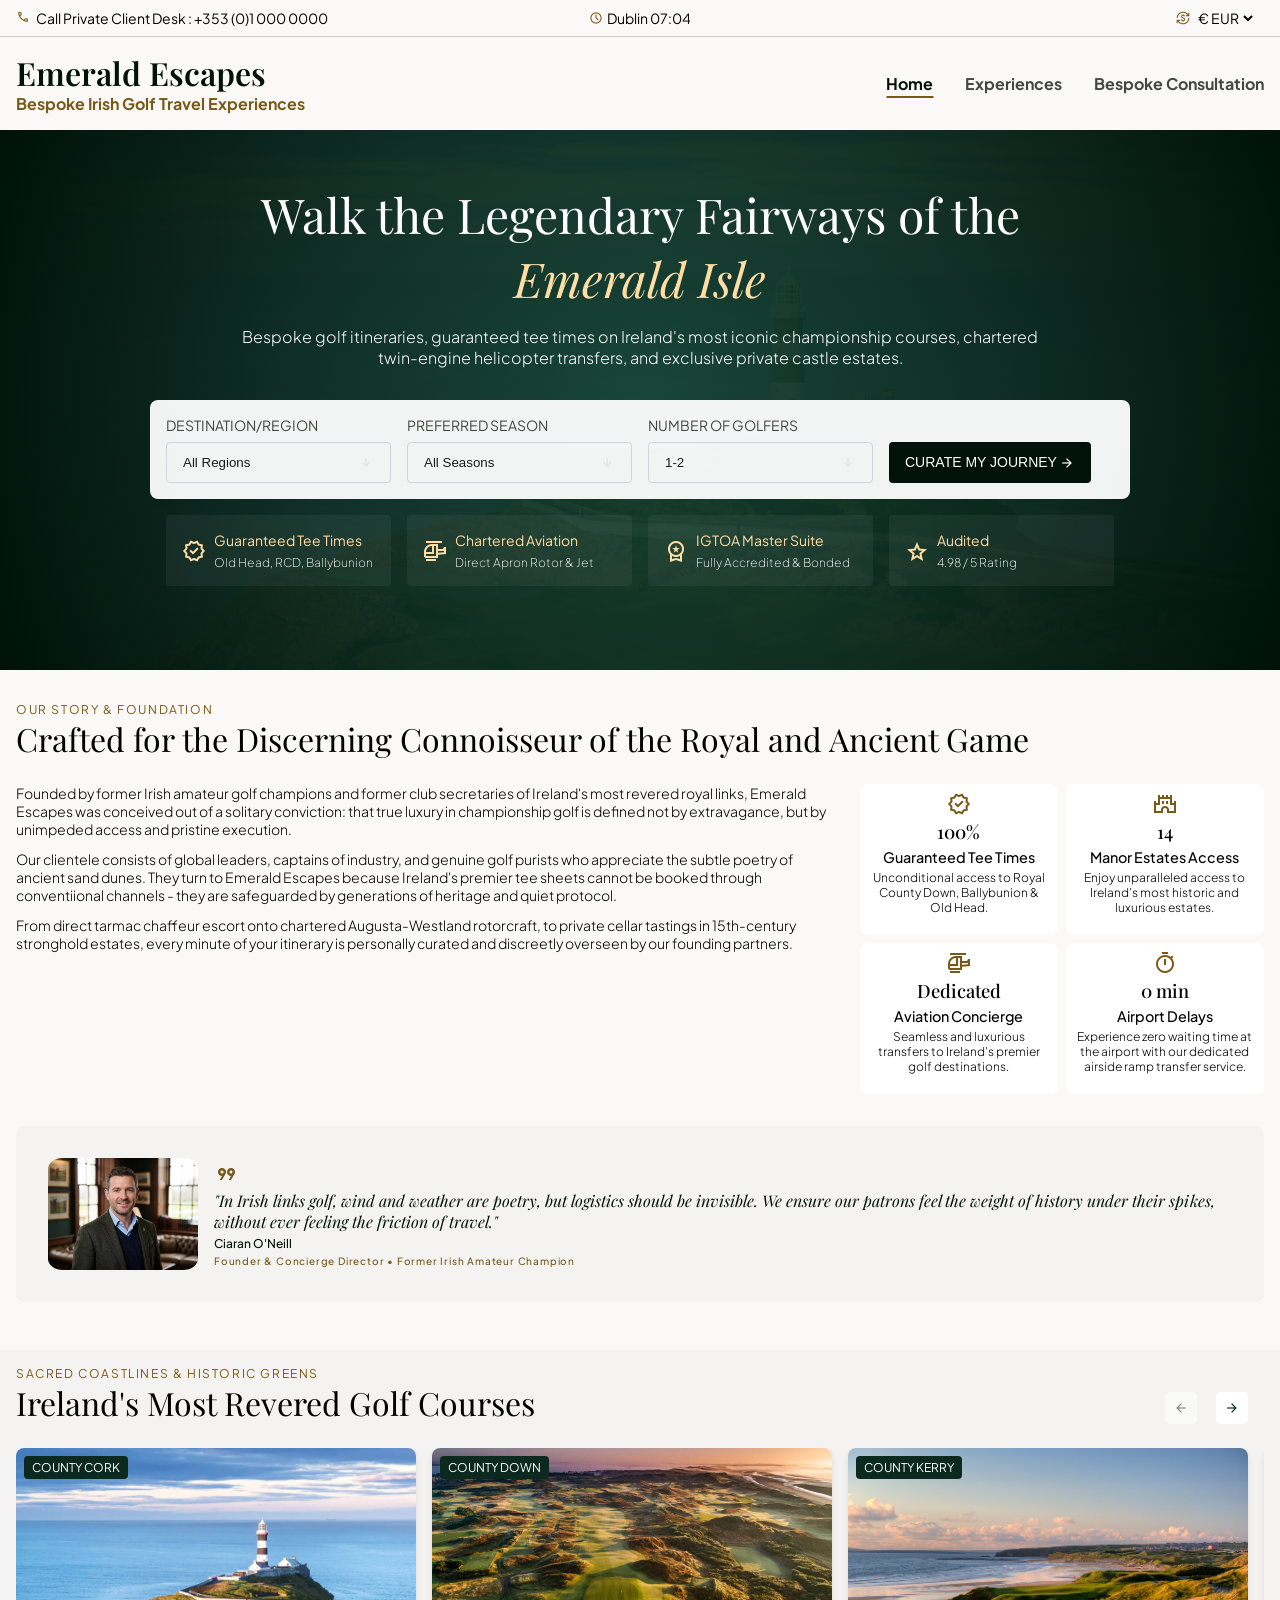
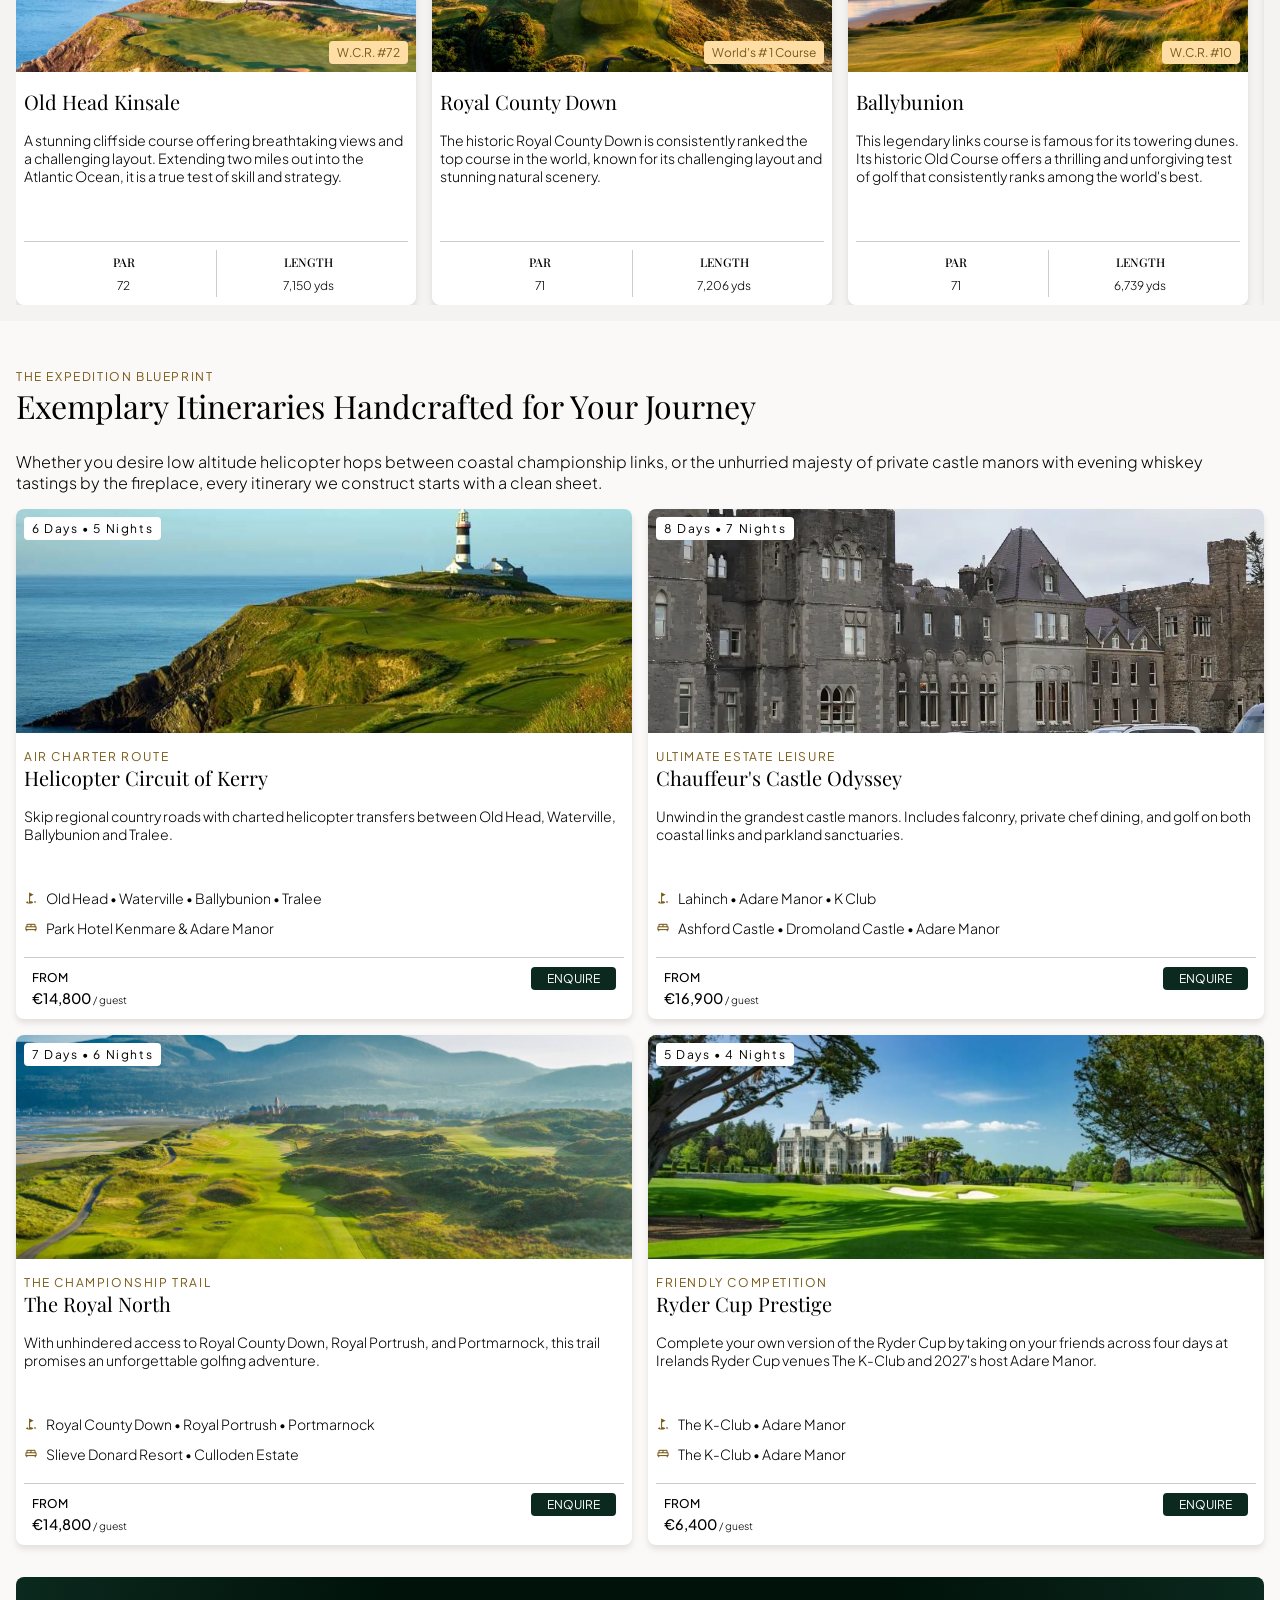
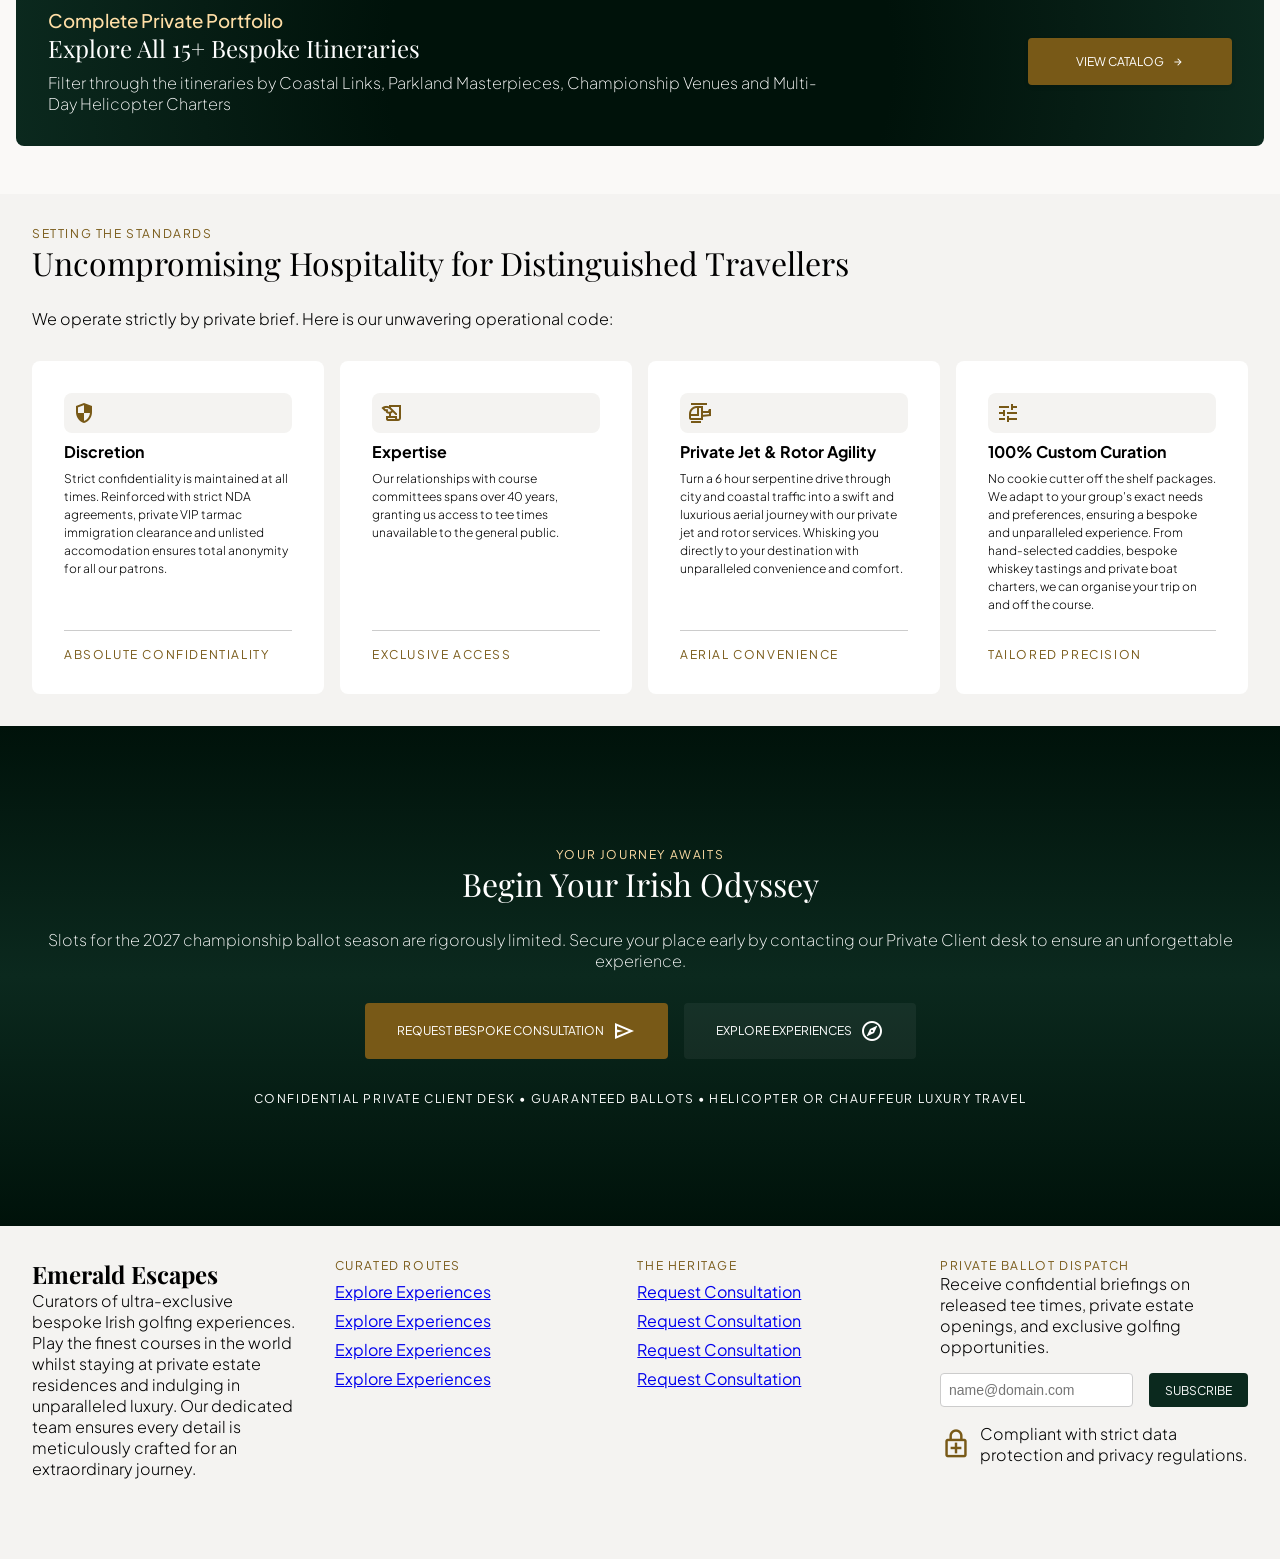
==== index.html @ ce9b3d08 "Fix enquire links from cards to contact form" ====
<!doctype html>
<html lang="en">
  <head>
    <meta charset="UTF-8" />
    <meta name="viewport" content="width=device-width, initial-scale=1.0" />
    <meta name="author" content="Matthew Bodden" />
    <meta
      name="description"
      content="Emerald Escapes - Your gateway to luxurious and serene Irish golf travel experiences."
    />
    <title>Emerald Escapes</title>
    <link
      href="https://fonts.googleapis.com/css2?family=Material+Symbols+Outlined"
      rel="stylesheet"
    />
    <link rel="stylesheet" href="./assets/css/styles.css" />
    <script src="./assets/js/shared.js" defer></script>
    <script src="./assets/js/home-script.js" defer></script>
  </head>
  <body>
    <div class="page-container">
      <header>
        <!-- container bar above main nav and logo heading-->
        <div class="header-row-one">
          <!-- telephone link -->
          <div class="telephone-link-container">
            
            <a href="tel:+35310000000" aria-label="Call Private Client Desk">
                <span class="material-symbols-outlined gold" aria-hidden="true">call</span>
                <span class="call-label">Call</span>
                <span class="phone-label">Private Client Desk</span>
                <span class="phone-number">: +353 (0)1 000 0000</span>
            </a>
          </div>
 
          <!-- Current time -->
          <div class="current-time-container">
            <span class="material-symbols-outlined gold">schedule</span>
            <span id="current-time"></span>
          </div>
          <!-- Currency Selector -->
           <div class="currency-selector-container">
                <span class="material-symbols-outlined gold">currency_exchange</span>
                <label for="currency-select" class="visually-hidden">Currency</label>
                <select id="currency-select" name="currency">
                  <option value="EUR">€ EUR</option>
                  <option value="USD">$ USD</option>
                  <option value="GBP">£ GBP</option>
                </select>
           </div>
        </div>
        <!-- main logo and navigation container -->
        <div class="header-row-two">
          <!-- Logo SVG - make home link -->
          <span class="wordmark-container">
            <h1>Emerald Escapes</h1>
            <h2 class="gold alternate-font-heading">
              Bespoke Irish Golf Travel Experiences
            </h2>
          </span>
          <nav
            class="main-navigation"
            aria-label="Main Navigation Top of Screen"
          >
            <!-- Navigation links go here desktop -->
            <ul>
              <li>
                <a href="./index.html" class="active-page">Home</a>
              </li>
              <li>
                <a href="./experiences/index.html">Experiences</a>
              </li>
              <li>
                <a href="./consultation/index.html">Bespoke Consultation</a>
              </li>
            </ul>
          </nav>
        </div>
      </header>
      <main>
        <!-- Hero section -->
        <section class="hero-section">
          <div class="hero-image"></div>
          <div class="hero-text">
            <h2>Walk the Legendary Fairways of the</h2>
            <h2 class="light-gold">Emerald Isle</h2>
            <p>
              Bespoke golf itineraries, guaranteed tee times on Ireland's most
              iconic championship courses, chartered twin-engine helicopter
              transfers, and exclusive private castle estates.
            </p>
            <div class="hero-search-container">
              <form action="./consultation/index.html#consultation-form" method="get">
                <div>
                  <label for="destination">Destination/Region</label>
                  <select
                    class="hero-select"
                    id="destination"
                    name="destination"
                  >
                    <option value="all">All Regions</option>
                    <option value="dublin">Dublin</option>
                    <option value="cork">Cork</option>
                    <option value="galway">Galway</option>
                    <option value="belfast">Belfast</option>
                  </select>
                </div>
                <div>
                  <label for="season">Preferred Season</label>
                  <select class="hero-select" id="season" name="season">
                    <option value="all">All Seasons</option>
                    <option value="spring">Spring</option>
                    <option value="summer">Summer</option>
                    <option value="autumn">Autumn</option>
                    <option value="winter">Winter</option>
                  </select>
                </div>
                <div>
                  <label for="golfers">Number of Golfers</label>
                  <select class="hero-select" id="golfers" name="golfers">
                    <option value="1-2">1-2</option>
                    <option value="3-4">3-4</option>
                    <option value="5-6">5-6</option>
                    <option value="7-8">7-8</option>
                    <option value="9+">9+</option>
                  </select>
                </div>
                <div>
                  <button type="submit">
                    Curate My Journey
                    <span class="material-symbols-outlined">arrow_forward</span>
                  </button>
                </div>
              </form>
              <div class="hero-tile-container">
                <div class="hero-tile">
                  <span class="material-symbols-outlined light-gold"
                    >verified</span
                  >
                  <div>
                    <h5 class="light-gold">Guaranteed Tee Times</h5>
                    <p>Old Head, RCD, Ballybunion</p>
                  </div>
                </div>
                <div class="hero-tile">
                  <span class="material-symbols-outlined light-gold"
                    >helicopter</span
                  >
                  <div>
                    <h5 class="light-gold">Chartered Aviation</h5>
                    <p>Direct Apron Rotor & Jet</p>
                  </div>
                </div>
                <div class="hero-tile">
                  <span class="material-symbols-outlined light-gold"
                    >workspace_premium</span
                  >
                  <div>
                    <h5 class="light-gold">IGTOA Master Suite</h5>
                    <p>Fully Accredited & Bonded</p>
                  </div>
                </div>
                <div class="hero-tile">
                  <span class="material-symbols-outlined light-gold">star</span>
                  <div>
                    <h5 class="light-gold">Audited</h5>
                    <p>4.98 / 5 Rating</p>
                  </div>
                </div>
              </div>
            </div>
          </div>
        </section>

        <!-- Story/History Section -->
        <section class="story-section">
          <h3 class="gold alternate-font-heading section-h3">
            Our Story & Foundation
          </h3>
          <h2 class="section-h2">
            Crafted for the Discerning Connoisseur of the Royal and Ancient Game
          </h2>
          <div class="story-container">
            <div class="story-text-container">
              <p>
                Founded by former Irish amateur golf champions and former club
                secretaries of Ireland's most revered royal links, Emerald
                Escapes was conceived out of a solitary conviction: that true
                luxury in championship golf is defined not by extravagance, but
                by unimpeded access and pristine execution.
              </p>
              <p>
                Our clientele consists of global leaders, captains of industry,
                and genuine golf purists who appreciate the subtle poetry of
                ancient sand dunes. They turn to Emerald Escapes because
                Ireland's premier tee sheets cannot be booked through
                conventiional channels - they are safeguarded by generations of
                heritage and quiet protocol.
              </p>
              <p>
                From direct tarmac chaffeur escort onto chartered
                Augusta-Westland rotorcraft, to private cellar tastings in
                15th-century stronghold estates, every minute of your itinerary
                is personally curated and discreetly overseen by our founding
                partners.
              </p>
            </div>
            <div class="story-stats-container">
              <div class="story-stat-card">
                <span class="material-symbols-outlined gold">verified</span>
                <h3>100%</h3>
                <h4 class="alternate-font-heading">Guaranteed Tee Times</h4>
                <p>
                  Unconditional access to Royal County Down, Ballybunion & Old
                  Head.
                </p>
              </div>
              <div class="story-stat-card">
                <span class="material-symbols-outlined gold">castle</span>
                <h3>14</h3>
                <h4 class="alternate-font-heading">Manor Estates Access</h4>
                <p>
                  Enjoy unparalleled access to Ireland's most historic and
                  luxurious estates.
                </p>
              </div>
              <div class="story-stat-card">
                <span class="material-symbols-outlined gold">helicopter</span>
                <h3>Dedicated</h3>
                <h4 class="alternate-font-heading">Aviation Concierge</h4>
                <p>
                  Seamless and luxurious transfers to Ireland's premier golf
                  destinations.
                </p>
              </div>
              <div class="story-stat-card">
                <span class="material-symbols-outlined gold">timer</span>
                <h3>0 min</h3>
                <h4 class="alternate-font-heading">Airport Delays</h4>
                <p>
                  Experience zero waiting time at the airport with our dedicated
                  airside ramp transfer service.
                </p>
              </div>
            </div>
          </div>

          <aside>
            <!-- Founder Photo -->
            <img
              class="story-aside-image"
              src="./assets/images/founder.jpeg"
              alt="Ciaran O'Neill, Founder & Concierge Director"
            />
            <!-- Founder quote -->
            <div class="story-aside-content">
              <div>
                <span class="material-symbols-outlined light-gold"
                  >format_quote</span
                >
                <blockquote>
                  "In Irish links golf, wind and weather are poetry, but
                  logistics should be invisible. We ensure our patrons feel the
                  weight of history under their spikes, without ever feeling the
                  friction of travel."
                </blockquote>
              </div>
              <div>
                <h4 class="alternate-font-heading">Ciaran O'Neill</h4>
                <h5 class="alternate-font-heading light-gold">
                  Founder & Concierge Director &bullet; Former Irish Amateur
                  Champion
                </h5>
              </div>
            </div>
          </aside>
        </section>

        <!-- Championship Links Courses Section-->
        <section class="course-selection-section">
          <div>
            <h3 class="gold alternate-font-heading section-h3">
              Sacred Coastlines & Historic Greens
            </h3>
            <h2 class="section-h2">Ireland's Most Revered Golf Courses</h2>
            <span class="carousel-controls-container">
              <span>
                <button
                  type="button"
                  aria-label="Previous course"
                  id="carousel-previous-course-btn"
                  class="carousel-control material-symbols-outlined"
                >
                  arrow_back
                </button>
              </span>
              <span>
                <button
                  type="button"
                  aria-label="Next course"
                  id="carousel-next-course-btn"
                  class="carousel-control material-symbols-outlined"
                >
                  arrow_forward
                </button>
              </span>
            </span>
          </div>
          <div
            class="carousel-container"
            id="carousel-container"
            tabindex="0"
            role="region"
            aria-label="Championship golf course carousel"
          >
            <div class="carousel-slide">
              <div class="slide-image full-width">
                <img
                  src="./assets/images/old-head-kinsale.webp"
                  alt="Aerial view of Old Head Kinsale Golf Course"
                />
                <span>County Cork</span>
                <span>W.C.R. #72</span>
              </div>
              <div class="slide-text center-column">
                <h3>Old Head Kinsale</h3>
                <p>
                  A stunning cliffside course offering breathtaking views and a
                  challenging layout. Extending two miles out into the Atlantic
                  Ocean, it is a true test of skill and strategy.
                </p>
              </div>
              <div class="slide-details center-column">
                <div>
                  <h5>Par</h5>
                  <p>72</p>
                </div>
                <div>
                  <h5>Length</h5>
                  <p>7,150 yds</p>
                </div>
              </div>
            </div>
            <!-- Slide 2 -->
            <div class="carousel-slide">
              <div class="slide-image full-width">
                <img
                  src="./assets/images/championship-links-rcd.jpg"
                  alt="Aerial view of Royal County Down Golf Course"
                />
                <span>County Down</span>
                <span>World's # 1 Course</span>
              </div>
              <div class="slide-text center-column">
                <h3>Royal County Down</h3>
                <p>
                  The historic Royal County Down is consistently ranked the top
                  course in the world, known for its challenging layout and
                  stunning natural scenery.
                </p>
              </div>
              <div class="slide-details center-column">
                <div>
                  <h5>Par</h5>
                  <p>71</p>
                </div>
                <div>
                  <h5>Length</h5>
                  <p>7,206 yds</p>
                </div>
              </div>
            </div>
            <!-- Slide 3 -->
            <div class="carousel-slide">
              <div class="slide-image full-width">
                <img
                  src="./assets/images/ballybunion-cashen-17-late.jpg"
                  alt="Aerial view of Ballybunion Golf Course Hole 17"
                />
                <span>County Kerry</span>
                <span>W.C.R. #10</span>
              </div>
              <div class="slide-text center-column">
                <h3>Ballybunion</h3>
                <p>
                  This legendary links course is famous for its towering dunes.
                  Its historic Old Course offers a thrilling and unforgiving
                  test of golf that consistently ranks among the world's best.
                </p>
              </div>
              <div class="slide-details center-column">
                <div>
                  <h5>Par</h5>
                  <p>71</p>
                </div>
                <div>
                  <h5>Length</h5>
                  <p>6,739 yds</p>
                </div>
              </div>
            </div>
            <!-- Slide 4 -->
            <div class="carousel-slide">
              <div class="slide-image full-width">
                <img
                  src="./assets/images/RPR-Valley-36-1-1-scaled-aspect-ratio-1865-945-2048x1037.jpg"
                  alt="Aerial view of Royal Portrush Golf Course"
                />
                <span>County Antrim</span>
                <span>W.C.R. #5</span>
              </div>
              <div class="slide-text center-column">
                <h3>Royal Portrush</h3>
                <p>
                  The only Open Championship venue outside of Great Britain,
                  Royal Portrush is renowned for its challenging links layout
                  and stunning coastal scenery. Some regard the greens here to
                  be the best in the world.
                </p>
              </div>
              <div class="slide-details center-column">
                <div>
                  <h5>Par</h5>
                  <p>73</p>
                </div>
                <div>
                  <h5>Length</h5>
                  <p>6,845 yds</p>
                </div>
              </div>
            </div>
            <!-- Slide 5 -->
            <div class="carousel-slide">
              <div class="slide-image full-width">
                <img
                  src="./assets/images/st-patricks-links.png"
                  alt="Aerial view of St. Patrick's Links"
                />
                <span>County Donegal</span>
                <span>W.C.R. #58</span>
              </div>
              <div class="slide-text center-column">
                <h3>St. Patrick's Links</h3>
                <p>
                  A modern masterpiece, St. Patrick's Links is known for its
                  challenging layout, strategic bunkering, and stunning coastal
                  views.
                </p>
              </div>
              <div class="slide-details center-column">
                <div>
                  <h5>Par</h5>
                  <p>71</p>
                </div>
                <div>
                  <h5>Length</h5>
                  <p>6,930 yds</p>
                </div>
              </div>
            </div>
            <!-- Slide 6 -->
            <div class="carousel-slide">
              <div class="slide-image full-width">
                <img
                  src="./assets/images/6-lahinch.jpg"
                  alt="Aerial view of the 6th hole at Lahinch Golf Course"
                />
                <span>County Clare</span>
                <span>W.C.R. #21</span>
              </div>
              <div class="slide-text center-column">
                <h3>Lahinch Golf Course</h3>
                <p>
                  Often referred to as the "St. Andrews of Ireland," Lahinch
                  Golf Course is celebrated for its classic links layout,
                  challenging holes, and stunning coastal scenery.
                </p>
              </div>
              <div class="slide-details center-column">
                <div>
                  <h5>Par</h5>
                  <p>72</p>
                </div>
                <div>
                  <h5>Length</h5>
                  <p>7,066 yds</p>
                </div>
              </div>
            </div>
            <!-- Slide 7 -->
            <div class="carousel-slide">
              <div class="slide-image full-width">
                <img
                  src="./assets/images/portmarnock2.jpg"
                  alt="Aerial view of Portmarnock Golf Course"
                />
                <span>County Dublin</span>
                <span>W.C.R. #45</span>
              </div>
              <div class="slide-text center-column">
                <h3>Portmarnock Golf Course</h3>
                <p>
                  Surrounded by water on three sides, Portmarnock Golf Course is
                  renowned for its challenging links layout and scenic coastal
                  views. This historic venue provides one of the purest tests of
                  traditional links golf.
                </p>
              </div>
              <div class="slide-details center-column">
                <div>
                  <h5>Par</h5>
                  <p>73</p>
                </div>
                <div>
                  <h5>Length</h5>
                  <p>7,466 yds</p>
                </div>
              </div>
            </div>
            <!-- Slide 8 -->
            <div class="carousel-slide">
              <div class="slide-image full-width">
                <img
                  src="./assets/images/waterville-35-scaled.jpg"
                  alt="Aerial view of Waterville Golf Course"
                />
                <span>County Kerry</span>
                <span>W.C.R. #52</span>
              </div>
              <div class="slide-text center-column">
                <h3>Waterville Golf Links</h3>
                <p>
                  Surrounded by the Atlantic Ocean, Waterville Golf Course is
                  famous for its dramatic coastal scenery and challenging links
                  layout.
                </p>
              </div>
              <div class="slide-details center-column">
                <div>
                  <h5>Par</h5>
                  <p>72</p>
                </div>
                <div>
                  <h5>Length</h5>
                  <p>7,347 yds</p>
                </div>
              </div>
            </div>
            <!-- Slide 9 -->
            <div class="carousel-slide">
              <div class="slide-image full-width">
                <img
                  src="./assets/images/Carne-2023-HR-4-scaled.jpg"
                  alt="Aerial view of Carne Golf Links"
                />
                <span>County Mayo</span>
                <span>W.C.R. #63</span>
              </div>
              <div class="slide-text center-column">
                <h3>Carne Golf Links</h3>
                <p>
                  A wild and dramatic course, it offers a purely authentic and
                  incredibly rugged test of traditional golf links golf. Carne
                  Golf Links is the final masterpiece of renowned architect
                  Eddie Hackett.
                </p>
              </div>
              <div class="slide-details center-column">
                <div>
                  <h5>Par</h5>
                  <p>72</p>
                </div>
                <div>
                  <h5>Length</h5>
                  <p>6,685 yds</p>
                </div>
              </div>
            </div>
            <!-- Slide 10 -->
            <div class="carousel-slide">
              <div class="slide-image full-width">
                <img
                  src="./assets/images/brittas-bay.png"
                  alt="Aerial view of Brittas Bay Golf Course"
                />
                <span>County Wicklow</span>
                <span>W.C.R. #83</span>
              </div>
              <div class="slide-text center-column">
                <h3>Brittas Bay</h3>
                <p>
                  The newest addition to our selection. Brittas Bay, formerly
                  The European Club reopens in Q2 2027. Be amongst the first to
                  play Kyle Phillips' new design.
                </p>
              </div>
              <div class="slide-details center-column">
                <div>
                  <h5>Opens</h5>
                  <p></p>
                </div>
                <div>
                  <h5></h5>
                  <p>Q2 2027</p>
                </div>
              </div>
            </div>
            <!-- Slide 11 -->
            <div class="carousel-slide">
              <div class="slide-image full-width">
                <img
                  src="./assets/images/golf-at-adare-manor-38-801x447.jpg"
                  alt="A view from the fairway of Adare Manor Hotel & Golf Course"
                />
                <span>County Limerick</span>
                <span>W.C.R. #84</span>
              </div>
              <div class="slide-text center-column">
                <h3>Adare Manor</h3>
                <p>
                  2027 host of the Ryder Cup, Adare Manor is a premier golfing
                  destination in Ireland. This flawlessly manicured course is a
                  Tom Fazio designed parkland masterpiece rivalling the finest
                  courses in the world.
                </p>
              </div>
              <div class="slide-details center-column">
                <div>
                  <h5>Par</h5>
                  <p>72</p>
                </div>
                <div>
                  <h5>Length</h5>
                  <p>7,509 yds</p>
                </div>
              </div>
            </div>
            <!-- Slide 12 -->
            <div class="carousel-slide">
              <div class="slide-image full-width">
                <img
                  src="./assets/images/PortStewart1-85-1.webp"
                  alt="Aerial view of Portstewart Golf Club Strand Course"
                />
                <span>County Londonderry</span>
                <span>W.C.R. #87</span>
              </div>
              <div class="slide-text center-column">
                <h3>Portstewart Golf Club - Strand Course</h3>
                <p>
                  Host of the 2017 Irish Open, Portstewart's Strand Course winds
                  through some of the tallest and most rugged sand dunes in the
                  country. This location offers a total of three championship
                  courses, providing golfers with a variety of challenging and
                  scenic layouts.
                </p>
              </div>
              <div class="slide-details center-column">
                <div>
                  <h5>Par</h5>
                  <p>71</p>
                </div>
                <div>
                  <h5>Length</h5>
                  <p>7,080 yds</p>
                </div>
              </div>
            </div>
            <!-- Slide 13 -->
            <div class="carousel-slide">
              <div class="slide-image full-width">
                <img
                  src="./assets/images/the-colt-championship-golf-course-county-sligo.webp"
                  alt="Aerial view of The Colt Championship Golf Course at County Sligo Golf Club"
                />
                <span>County Sligo</span>
                <span>W.C.R. #90</span>
              </div>
              <div class="slide-text center-column">
                <h3>The Colt Championship Golf Course</h3>
                <p>
                  Renowned for its dramatically undulating fairways and
                  challenging bunkers, The Colt Championship Golf Course offers
                  a true test for golfers of all skill levels.
                </p>
              </div>
              <div class="slide-details center-column">
                <div>
                  <h5>Par</h5>
                  <p>71</p>
                </div>
                <div>
                  <h5>Length</h5>
                  <p>7,157 yds</p>
                </div>
              </div>
            </div>
            <!-- Slide 14 -->
            <div class="carousel-slide">
              <div class="slide-image full-width">
                <img
                  src="./assets/images/tralee.jpg"
                  alt="Aerial view of Tralee Golf Course"
                />
                <span>County Kerry</span>
                <span>W.C.R. #91</span>
              </div>
              <div class="slide-text center-column">
                <h3>Tralee Golf Course</h3>
                <p>
                  Renowned for its scenic coastal views and challenging layout,
                  Tralee Golf Course is a favorite among golfers seeking both
                  beauty and a test of skill. The back nine is widely regarded
                  as one of the most stunning stretches in world golf.
                </p>
              </div>
              <div class="slide-details center-column">
                <div>
                  <h5>Par</h5>
                  <p>72</p>
                </div>
                <div>
                  <h5>Length</h5>
                  <p>6,947 yds</p>
                </div>
              </div>
            </div>
            <!-- Slide 15 -->
            <div class="carousel-slide">
              <div class="slide-image full-width">
                <img
                  src="./assets/images/Glashedy7thG_compressed.webp"
                  alt="Aerial view of Ballyliffin Golf Club: Glashedy"
                />
                <span>County Donegal</span>
                <span>W.C.R. #101</span>
              </div>
              <div class="slide-text center-column">
                <h3>Ballyliffin Golf Club: Glashedy</h3>
                <p>
                  2018 host of the Irish Open, Irelands most northern
                  championship course, Ballyliffin Golf Club: Glashedy is
                  celebrated for its dramatic dunes and challenging holes.
                  Whilst there, why not play the original old links course as
                  well?
                </p>
              </div>
              <div class="slide-details center-column">
                <div>
                  <h5>Par</h5>
                  <p>72</p>
                </div>
                <div>
                  <h5>Length</h5>
                  <p>7,542 yds</p>
                </div>
              </div>
            </div>
          </div>
        </section>

        <!-- Example Experiences Section -->
        <section class="experience-selection-section">
          <div>
            <h3 class="gold alternate-font-heading section-h3">
              The Expedition Blueprint
            </h3>
            <h2 class="section-h2">
              Exemplary Itineraries Handcrafted for Your Journey
            </h2>
            <p class="experience-selection-section-header-text">
              Whether you desire low altitude helicopter hops between coastal
              championship links, or the unhurried majesty of private castle
              manors with evening whiskey tastings by the fireplace, every
              itinerary we construct starts with a clean sheet.
            </p>
          </div>
          <div class="experience-container">
            <!-- Slide 1 -->
            <div class="experience-card">
              <div class="experience-card-image full-width">
                <img
                  src="./assets/images/old-head-h4.jpg"
                  alt="Aerial view of Old Head Kinsale Golf Course"
                />
                <span>6 Days &bull; 5 Nights</span>
              </div>
              <div class="experience-card-text center-column">
                <h4 class="gold alternate-font-heading section-h3">
                  Air Charter Route
                </h4>
                <h3>Helicopter Circuit of Kerry</h3>
                <p>
                  Skip regional country roads with charted helicopter transfers
                  between Old Head, Waterville, Ballybunion and Tralee.
                </p>
              </div>
              <div
                class="experience-card-text center-column experience-card-bullets"
              >
                <p>
                  <span class="material-symbols-outlined gold">golf_course</span
                  >Old Head &bull; Waterville &bull; Ballybunion &bull; Tralee
                </p>
                <p>
                  <span class="material-symbols-outlined gold">king_bed</span
                  >Park Hotel Kenmare & Adare Manor
                </p>
              </div>
              <div class="experience-card-details center-column">
                <div>
                  <h5 class="alternate-font-heading">From</h5>
                  <p>
                    <span data-price-eur="14800">€14,800</span
                    ><span class="small-text"> / guest</span>
                  </p>
                </div>
                <a href="./consultation/index.html#consultation-form"><span>Enquire</span></a>
              </div>
            </div>
            <!-- Slide 2 -->
            <div class="experience-card">
              <div class="experience-card-image full-width">
                <img
                  src="./assets/images/chauffeur-photos-1.webp"
                  alt="Chauffeur service vehicle"
                />
                <span>8 Days &bull; 7 Nights</span>
              </div>
              <div class="experience-card-text center-column">
                <h4 class="gold alternate-font-heading section-h3">
                  Ultimate Estate Leisure
                </h4>
                <h3>Chauffeur's Castle Odyssey</h3>
                <p>
                  Unwind in the grandest castle manors. Includes falconry,
                  private chef dining, and golf on both coastal links and
                  parkland sanctuaries.
                </p>
              </div>
              <div
                class="experience-card-text center-column experience-card-bullets"
              >
                <p>
                  <span class="material-symbols-outlined gold">golf_course</span
                  >Lahinch &bull; Adare Manor &bull; K Club
                </p>
                <p>
                  <span class="material-symbols-outlined gold">king_bed</span
                  >Ashford Castle &bull; Dromoland Castle &bull; Adare Manor
                </p>
              </div>
              <div class="experience-card-details center-column">
                <div>
                  <h5 class="alternate-font-heading">From</h5>
                  <p>
                    <span data-price-eur="16900">€16,900</span
                    ><span class="small-text"> / guest</span>
                  </p>
                </div>
                <a href="./consultation/index.html#consultation-form"><span>Enquire</span></a>
              </div>
            </div>
            <!-- Slide 3 -->
            <div class="experience-card">
              <div class="experience-card-image full-width">
                <img
                  src="./assets/images/royal-county-down.jpg"
                  alt="Royal County Down Golf Course"
                />
                <span>7 Days &bull; 6 Nights</span>
              </div>
              <div class="experience-card-text center-column">
                <h4 class="gold alternate-font-heading section-h3">
                  The Championship Trail
                </h4>
                <h3>The Royal North</h3>
                <p>
                  With unhindered access to Royal County Down, Royal Portrush,
                  and Portmarnock, this trail promises an unforgettable golfing
                  adventure.
                </p>
              </div>
              <div
                class="experience-card-text center-column experience-card-bullets"
              >
                <p>
                  <span class="material-symbols-outlined gold">golf_course</span
                  >Royal County Down &bull; Royal Portrush &bull; Portmarnock
                </p>
                <p>
                  <span class="material-symbols-outlined gold">king_bed</span
                  >Slieve Donard Resort &bull; Culloden Estate
                </p>
              </div>
              <div class="experience-card-details center-column">
                <div>
                  <h5 class="alternate-font-heading">From</h5>
                  <p>
                    <span data-price-eur="14800">€14,800</span
                    ><span class="small-text"> / guest</span>
                  </p>
                </div>
                <a href="./consultation/index.html#consultation-form"><span>Enquire</span></a>
              </div>
            </div>
            <!-- Slide 4 -->
            <div class="experience-card">
              <div class="experience-card-image full-width">
                <img
                  src="./assets/images/golf-at-adare-manor-39-801x447.jpg"
                  alt="Golf at Adare Manor"
                />
                <span>5 Days &bull; 4 Nights</span>
              </div>
              <div class="experience-card-text center-column">
                <h4 class="gold alternate-font-heading section-h3">
                  Friendly Competition
                </h4>
                <h3>Ryder Cup Prestige</h3>
                <p>
                  Complete your own version of the Ryder Cup by taking on your
                  friends across four days at Irelands Ryder Cup venues The
                  K-Club and 2027's host Adare Manor.
                </p>
              </div>
              <div
                class="experience-card-text center-column experience-card-bullets"
              >
                <p>
                  <span class="material-symbols-outlined gold">golf_course</span
                  >The K-Club &bull; Adare Manor
                </p>
                <p>
                  <span class="material-symbols-outlined gold">king_bed</span
                  >The K-Club &bull; Adare Manor
                </p>
              </div>
              <div class="experience-card-details center-column">
                <div>
                  <h5 class="alternate-font-heading">From</h5>
                  <p>
                    <span data-price-eur="6400">€6,400</span
                    ><span class="small-text"> / guest</span>
                  </p>
                </div>
                <a href="./consultation/index.html#consultation-form"><span>Enquire</span></a>
              </div>
            </div>
          </div>
          <div class="experiences-section-footer">
            <div>
              <h3 class="light-gold alternate-font-heading">
                Complete Private Portfolio
              </h3>
              <h2>Explore All 15+ Bespoke Itineraries</h2>
              <p>
                Filter through the itineraries by Coastal Links, Parkland
                Masterpieces, Championship Venues and Multi-Day Helicopter
                Charters
              </p>
            </div>
            <button>
              View Catalog
              <span class="material-symbols-outlined">arrow_forward</span>
            </button>
          </div>
        </section>

        <!-- Company Values/Principles Section -->
        <section class="values-section">
          <h3 class="gold alternate-font-heading section-h3">
            Setting The Standards
          </h3>
          <h2 class="section-h2">
            Uncompromising Hospitality for Distinguished Travellers
          </h2>
          <p>
            We operate strictly by private brief. Here is our unwavering
            operational code:
          </p>
          <div class="values-container">
            <!-- Value Card 1-->
            <div class="value-card">
              <span class="material-symbols-outlined gold">security</span>
              <h4 class="alternate-font-heading">Discretion</h4>
              <p>
                Strict confidentiality is maintained at all times. Reinforced
                with strict NDA agreements, private VIP tarmac immigration
                clearance and unlisted accomodation ensures total anonymity for
                all our patrons.
              </p>
              <h5 class="gold alternate-font-heading section-h3">
                Absolute Confidentiality
              </h5>
            </div>
            <!-- Value Card 2-->
            <div class="value-card">
              <span class="material-symbols-outlined gold">history_edu</span>
              <h4 class="alternate-font-heading">Expertise</h4>
              <p>
                Our relationships with course committees spans over 40 years,
                granting us access to tee times unavailable to the general
                public.
              </p>
              <h5 class="gold alternate-font-heading section-h3">
                Exclusive Access
              </h5>
            </div>
            <!-- Value Card 3-->
            <div class="value-card">
              <span class="material-symbols-outlined gold">helicopter</span>
              <h4 class="alternate-font-heading">
                Private Jet & Rotor Agility
              </h4>
              <p>
                Turn a 6 hour serpentine drive through city and coastal traffic
                into a swift and luxurious aerial journey with our private jet
                and rotor services. Whisking you directly to your destination
                with unparalleled convenience and comfort.
              </p>
              <h5 class="gold alternate-font-heading section-h3">
                Aerial Convenience
              </h5>
            </div>
            <!-- Value Card 4-->
            <div class="value-card">
              <span class="material-symbols-outlined gold">tune</span>
              <h4 class="alternate-font-heading">100% Custom Curation</h4>
              <p>
                No cookie cutter off the shelf packages. We adapt to your
                group's exact needs and preferences, ensuring a bespoke and
                unparalleled experience. From hand-selected caddies, bespoke
                whiskey tastings and private boat charters, we can organise your
                trip on and off the course.
              </p>
              <h5 class="gold alternate-font-heading section-h3">
                Tailored Precision
              </h5>
            </div>
          </div>
        </section>
        <!-- Call to action section-->
        <section class="call-to-action-section">
          <div>
            <h3 class="light-gold alternate-font-heading section-h3">
              Your Journey Awaits
            </h3>
            <h2 class="section-h2">Begin Your Irish Odyssey</h2>
            <p>
              Slots for the 2027 championship ballot season are rigorously
              limited. Secure your place early by contacting our Private Client
              desk to ensure an unforgettable experience.
            </p>
          </div>
          <div class="call-to-action-btn-container">
            <a href="../consultation/index.html">
              Request Bespoke Consultation
              <span class="material-symbols-outlined">send</span>
            </a>
            <a href="../experiences/index.html#filter-itineraries">
              Explore Experiences
              <span class="material-symbols-outlined">explore</span>
            </a>
          </div>
          <h3 class="alternate-font-heading section-h3">
            Confidential Private Client Desk &bull; Guaranteed Ballots &bull;
            Helicopter or Chauffeur Luxury Travel
          </h3>
        </section>
      </main>

      <footer>
        <!-- Footer content goes here -->
        <div class="footer-content">
          <div>
            <h2>Emerald Escapes</h2>
            <p>
              Curators of ultra-exclusive bespoke Irish golfing experiences.
              Play the finest courses in the world whilst staying at private
              estate residences and indulging in unparalleled luxury. Our
              dedicated team ensures every detail is meticulously crafted for an
              extraordinary journey.
            </p>
          </div>
          <div class="footer-links">
            <h3 class="gold alternate-font-heading section-h3">
              Curated Routes
            </h3>
            <a href="./experiences/index.html">Explore Experiences</a>
            <a href="./experiences/index.html">Explore Experiences</a>
            <a href="./experiences/index.html">Explore Experiences</a>
            <a href="./experiences/index.html">Explore Experiences</a>
          </div>
          <div class="footer-links">
            <h3 class="gold alternate-font-heading section-h3">The Heritage</h3>
            <a href="./consultation/index.html">Request Consultation</a>
            <a href="./consultation/index.html">Request Consultation</a>
            <a href="./consultation/index.html">Request Consultation</a>
            <a href="./consultation/index.html">Request Consultation</a>
          </div>
          <div>
            <h3 class="gold alternate-font-heading section-h3">
              Private Ballot Dispatch
            </h3>
            <p>
              Receive confidential briefings on released tee times, private
              estate openings, and exclusive golfing opportunities.
            </p>
            <form id="newsletter-form">
              <label for="footer-email" class="visually-hidden"
                >Email Address</label
              >
              <input
                type="email"
                id="footer-email"
                name="email"
                placeholder="name@domain.com"
                autocomplete="email"
                maxlength="254"
                required
              />
              <button id="footer-subscribe-btn" type="submit">Subscribe</button>
            </form>
            <div class="protection-statement">
              <span class="material-symbols-outlined gold"
                >enhanced_encryption</span
              >
              <p>
                Compliant with strict data protection and privacy regulations.
              </p>
            </div>
          </div>
        </div>
        <!-- Mobile Nav -->
        <nav
          class="mobile-navigation"
          aria-label="Mobile Navigation Bottom of Screen"
        >
          <ul>
            <!-- Navigation links go here mobile -->
            <li>
              <a href="./index.html" class="active-page">
                <span class="material-symbols-outlined">golf_course</span>Home
              </a>
            </li>
            <li>
              <a href="./experiences/index.html">
                <span class="material-symbols-outlined">travel_explore</span
                >Experiences
              </a>
            </li>
            <li>
              <a href="./consultation/index.html">
                <span class="material-symbols-outlined">calendar_month</span
                >Consult
              </a>
            </li>
          </ul>
        </nav>
        <!-- Newsletter confirmation modal -->
        <dialog
          id="newsletter-modal"
          class="newsletter-modal"
          aria-labelledby="newsletter-modal-title"
        >
          <div class="newsletter-modal-content">
            <span class="material-symbols-outlined gold" aria-hidden="true"
              >mark_email_read</span
            >
            <h3 id="newsletter-modal-title">Thank You</h3>
            <p>
              You have been added to the Private Ballot Dispatch mailing list.
              Watch your inbox for our next confidential briefing.
            </p>
            <button type="button" id="newsletter-modal-close" autofocus>
              Close
            </button>
          </div>
        </dialog>
      </footer>
    </div>
  </body>
</html>
---- assets/css/styles.css ----
/* fonts */
@import url("https://fonts.googleapis.com/css2?family=Playfair+Display:ital,wght@0,400..900;1,400..900&family=Plus+Jakarta+Sans:ital,wght@0,200..800;1,200..800&display=swap");

* {
  margin: 0;
  padding: 0;
  box-sizing: border-box;
}

body {
  min-block-size: 100svh;
  display: grid;
  grid-template-rows: auto 1fr auto;
  grid-template-columns: minmax(0, 1fr);
  font-family: "Plus Jakarta Sans", sans-serif;
  background-color: #faf9f7;
}

h1,
h2,
h3,
h4,
h5,
h6 {
  font-family: "Playfair Display", serif;
}

p {
  font-weight: 300;
}

/* general styles */
.page-container {
  max-width: 1600px;
  width: 100%;
  margin: 0 auto;
}

.center-column {
  grid-column: 2;
}

.full-width {
  grid-column: 1 / -1;
}

.gold {
  color: #785917;
}

.light-gold {
  color: #ffdea6;
}

.visually-hidden {
  position: absolute;
  width: 1px;
  height: 1px;
  margin: -1px;
  padding: 0;
  overflow: hidden;
  clip-path: inset(50%);
  white-space: nowrap;
  border: 0;
}

/* header general styling */
.header-row-one {
  display: grid;
  grid-template-columns: minmax(0, 1fr) auto minmax(0, 1fr);
  align-items: center;
  padding: 0rem 1rem;
  border-bottom: 1px solid #cccccc;
  font-size: 0.875rem;
}

.telephone-link-container {
  grid-column: 1;
  justify-self: start;
  display: flex;
  align-items: center;
}

.telephone-link-container > a {
  text-decoration: none;
  color: inherit;
}

.current-time-container {
  grid-column: 2;
  justify-self: center;
  display: flex;
  align-items: center;
}

.phone-label,
.phone-number {
  display: none;
}

.currency-selector-container {
  grid-column: 3;
  justify-self: end;
  display: flex;
  padding: 0.5rem;
  align-items: center;
}

.telephone-link-container .material-symbols-outlined,
.current-time-container > .material-symbols-outlined,
.currency-selector-container > .material-symbols-outlined {
  font-size: 0.875rem;
  padding-right: 0.25rem;
}

#currency-select {
  font-family: "Plus Jakarta Sans", sans-serif;
  font-size: 0.875rem;
  border: none;
  background-color: #faf9f7;
}

.header-row-two {
  display: flex;
  justify-content: space-between;
  align-items: center;
  padding: 1rem;
}

.alternate-font-heading {
  font-family: "Plus Jakarta Sans", sans-serif;
}

.section-h2 {
  font-size: 2rem;
  font-weight: 400;
  margin-bottom: 1.5rem;
}

.section-h3 {
  font-weight: 400;
  font-size: 0.75rem;
  letter-spacing: 0.1rem;
  text-transform: uppercase;
}

/* hide main navigation for mobile devices by default */
.main-navigation {
  display: none;
}

.main-navigation ul {
  display: flex;
  gap: 2rem;
  list-style: none;
}

.main-navigation a {
  text-decoration: none;
  color: #424844;
  font-weight: 700;
}

.main-navigation .active-page {
  color: #00120a;
  position: relative;
}

.main-navigation .active-page::after {
  content: "";
  position: absolute;
  bottom: -0.25rem;
  left: 50%;
  width: 100%;
  transform: translateX(-50%);
  height: 2px;
  background-color: #785917;
}

header h1 {
  font-size: 1.75rem; /* px equivalent 28px */
  font-weight: 600;
  color: #00120a;
  line-height: 2.5rem;
}

/* desktop navigation */

/* mobile navigation */
.mobile-navigation {
  position: fixed;
  bottom: 0;
  left: 0;
  width: 100%;
  z-index: 1000;
  background-color: #fff;
  padding-bottom: env(safe-area-inset-bottom);
}

.mobile-navigation ul {
  list-style: none;
  display: flex;
  justify-content: space-around;
}
.mobile-navigation a {
  text-decoration: none;
  color: #424844;
  font-weight: 700;
  font-size: 0.7rem; /* px equivalent 11.2px */
  padding: 0.6rem 0.25rem;
  display: flex;
  flex-direction: column;
  align-items: center;
}

.mobile-navigation .active-page {
  color: #0b291e;
}

/*****************************
 * Hero Section
 *****************************/
.hero-section {
  display: grid; /* the single row stretches to fill the section, so hero-text can fill it */
  isolation: isolate; /* keeps hero-image's z-index: -1 inside the section */
  min-height: 60vh;
  width: 100%;
  position: relative;
}

.hero-image {
  background-image: url("../images/old-head-kinsale.webp");
  background-size: cover;
  background-position: center;
  height: 100%;
  width: 100%;
  position: absolute;
  top: 0;
  left: 0;
  z-index: -1;
}

.hero-text {
  color: #fff;
  text-align: center;
  /* hex alpha values 90%-E6, 91%-E8, 92%-EB, 93%-ED, 94%-F0, 95%-F2, 96%-F5, 97%-F7, 98%-FA, 99%-FC */
  background: radial-gradient(
    circle,
    #133f30f2 0%,
    #0b291ef5 50%,
    #00120a 100%
  );
  width: 100%;
  padding: 1rem;
  display: flex;
  flex-direction: column;
  justify-content: center;
  align-items: center;
}

.hero-text h2 {
  font-size: 2rem;
  font-weight: 400;
}
.hero-text h2.light-gold {
  font-style: italic;
}

.hero-text > p {
  font-weight: 300;
  margin: 1rem auto;
  max-width: 800px;
}

.hero-search-container {
  padding: 1rem;
}

.hero-search-container form {
  display: flex;
  flex-direction: column;
  align-items: center;
  gap: 1rem;
  background-color: #fffffff1;
  color: #424844;
  padding: 1rem;
  border-radius: 0.5rem;
}

.hero-select {
  color: #1a1c1b;
  appearance: none;
  -webkit-appearance: none;
  -moz-appearance: none;
  width: 100%;
  max-width: 300px;
  padding: 12px 40px 12px 16px;
  background-color: transparent;
  border: 1px solid #d1d5db;
  border-radius: 0.25rem;
  background-image: url("../icons/arrow_downward.svg");
  background-repeat: no-repeat;
  background-position: right 16px center;
  background-size: 16px auto;
  transition:
    border-color 0.2s ease,
    box-shadow 0.2s ease;
}

.hero-select:focus {
  outline: none;
  border-color: #00120a;
  box-shadow: 0 0 0 3px #00120a;
}

.hero-select:hover {
  border-color: #00120a;
}

.hero-search-container form div {
  display: flex;
  flex-direction: column;
  align-items: center;
  gap: 1rem;
  width: 100%;
}

.hero-search-container form label {
  text-transform: uppercase;
  font-size: 0.875rem;
}

.hero-search-container form button {
  display: flex;
  align-items: center;
  justify-content: center;
  color: #fff;
  background-color: #00120a;
  border-radius: 0.25rem;
  border: none;
  padding: 0.5rem 1rem;
  cursor: pointer;
  font-size: 0.875rem; /* px equivalent 14px */
  line-height: 1.2rem;
  text-transform: uppercase;
}
.hero-search-container form button:hover {
  transform: scale(1.01);
  color: #ffdea6;
  transition: transform 0.4s ease;
}

.hero-search-container form button span.material-symbols-outlined {
  margin-left: 0.15rem;
  font-size: 1rem;
}

.hero-tile-container {
  display: flex;
  flex-wrap: wrap;
  gap: 1rem;
  justify-content: center;
  padding: 1rem;
}

.hero-tile {
  background-color: #ffffff0d; /* set to 5% opacity */
  color: #ffffff;
  padding: 1rem;
  border-radius: 0.25rem;
  display: flex;
  align-items: center;
  justify-content: flex-start;
  min-width: 100%;
  gap: 0.5rem;
}

.hero-tile span.material-symbols-outlined {
  font-size: 1.5rem;
}

.hero-tile div {
  display: flex;
  flex-direction: column;
  gap: 0.35rem;
  align-items: flex-start;
}

.hero-tile h5 {
  font-weight: 400;
  font-size: 0.875rem; /* px equivalent 14px */
  font-family: "Plus Jakarta Sans", sans-serif;
}

.hero-tile p {
  font-weight: 200;
  font-size: 0.75rem; /* px equivalent 12px */
}

/* *************************** */
/* Story Section */
/* *************************** */
.story-section {
  margin-top: 1rem;
  padding: 1rem;
}

.story-section p {
  margin-bottom: 0.75rem;
}

.story-container {
  display: flex;
  flex-direction: column;
  gap: 2rem;
}

.story-text-container {
  font-size: 0.875rem; /* px equivalent 14px */
  font-weight: 300;
}

.story-stats-container {
  display: grid;
  grid-template-columns: 1fr 1fr;
  grid-template-rows: auto;
  gap: 0.5rem;
}

.story-stat-card {
  background-color: #ffffff;
  padding: 0.5rem;
  border-radius: 0.5rem;
  font-size: 0.75rem;
  text-align: center;
}

.story-stat-card h3 {
  font-size: 1.15rem;
  font-weight: 500;
  margin-bottom: 0.25rem;
}

.story-stat-card h4 {
  font-size: 0.9rem;
  font-weight: 500;
  text-transform: capitalize;
  margin-bottom: 0.25rem;
}

.story-section aside {
  background-color: #0b291e;
  color: #ffffff;
  padding: 2rem;
  border-radius: 0.5rem;
  display: flex;
  flex-direction: column;
  gap: 1rem;
  align-items: center;
  justify-content: flex-start;
  margin-top: 2rem;
}

.story-aside-image {
  border-radius: 10%;
  width: 100%;
  max-width: 500px;
  height: auto;
  object-fit: cover;
}

.story-aside-content blockquote {
  font-style: italic;
  font-family: "Playfair Display", serif;
  font-weight: 300;
  margin: 0;
  padding: 0;
}

.story-aside-content h4 {
  font-size: 0.75rem;
  font-weight: 500;
  margin: 0.25rem 0;
}

.story-aside-content h5 {
  font-size: 0.625rem;
  font-weight: 500;
  letter-spacing: 0.05rem;
}

/* *************************** */
/* Course Selection Section */
/* *************************** */
.course-selection-section {
  margin-top: 2rem;
  padding: 1rem;
  background-color: #f4f3f1;
}
.course-selection-section > div:first-of-type {
  position: relative;
  margin-bottom: 0.5rem;
}

.course-selection-section h2 {
  margin-right: 2rem;
}

.carousel-container {
  display: flex;
  overflow-x: auto;
  scroll-snap-type: x mandatory;
  gap: 1rem;
  scrollbar-width: none;
  scroll-behavior: smooth;
}

.carousel-container::-webkit-scrollbar {
  display: none;
}

.carousel-container:focus-visible {
  outline: 2px solid #0b291e;
  outline-offset: 2px;
}

.carousel-controls-container {
  position: absolute;
  bottom: 0rem;
  right: 0.5rem;
}

.carousel-control {
  cursor: pointer;
  display: inline-flex;
  align-items: center;
  justify-content: center;
  background-color: #ffffff;
  color: #0b291e;
  border-radius: 15%;
  border: none;
  width: 2rem;
  height: 2rem;
  margin: 0 0.5rem;
  font-size: 1rem;
}

.carousel-control:hover:not(:disabled) {
  background-color: #f4f3f1;
  border: 1px solid #0b291e;
}

.carousel-control:disabled {
  cursor: not-allowed;
  opacity: 0.5;
}

.carousel-slide {
  background-color: #ffffff;
  border-radius: 0.5rem;
  overflow: hidden;
  box-shadow: 0 4px 6px rgba(0, 0, 0, 0.1);
  display: grid;
  grid-template-rows: auto 1fr auto;
  grid-template-columns: minmax(0.25rem, 0.5rem) minmax(auto, 100%) minmax(
      0.25rem,
      0.5rem
    );
  flex: 0 0 min(85%, 400px);
  scroll-snap-align: start;
}

.carousel-slide .center-column {
  grid-column: 2;
}

.carousel-slide .full-width {
  grid-column: 1 / -1;
}

.carousel-slide img {
  display: block;
  width: 100%;
  height: 224px;
  object-fit: cover;
}
.slide-image {
  position: relative;
}

.slide-image span:first-of-type {
  position: absolute;
  top: 0.5rem;
  left: 0.5rem;
  background-color: #0b291e;
  color: #ffffff;
  padding: 0.25rem 0.5rem;
  border-radius: 0.25rem;
  font-size: 0.75rem;
  text-transform: uppercase;
}

.slide-image span:last-of-type {
  position: absolute;
  bottom: 0.5rem;
  right: 0.5rem;
  background-color: #ffdea6;
  color: #785917;
  padding: 0.25rem 0.5rem;
  border-radius: 0.25rem;
  font-size: 0.75rem;
}

.slide-text h3 {
  font-size: 1.25rem;
  font-weight: 400;
  margin: 1rem 0;
}

.slide-text p {
  font-size: 0.875rem;
  font-weight: 300;
  margin: 0.75rem 0;
}

.slide-details {
  display: flex;
  margin-top: 0.5rem;
  border-top: 1px solid #cccccc;
  align-items: center;
  padding: 0.5rem;
}

.slide-details > div {
  flex: 1;
  display: flex;
  flex-direction: column;
  align-items: center;
}

.slide-details div:first-child {
  border-right: 1px solid #cccccc;
}

.slide-details h5 {
  font-size: 0.75rem;
  font-weight: 500;
  text-transform: uppercase;
  margin: 0.25rem 0;
}

.slide-details p {
  font-size: 0.75rem;
  font-weight: 300;
  margin: 0.25rem 0;
}

/* *************************** */
/* Course Selection Section */
/* *************************** */
.experience-selection-section {
  margin-top: 2rem;
  padding: 1rem;
}

.experience-selection-section-header-text {
  margin: 1rem 0;
}

.experience-container {
  display: flex;
  flex-direction: column;
  justify-content: center;
  align-items: center;
  gap: 1rem;
  margin-top: 1rem;
}

.experience-card {
  background-color: #ffffff;
  border-radius: 0.5rem;
  overflow: hidden;
  box-shadow: 0 4px 6px rgba(0, 0, 0, 0.1);
  display: grid;
  grid-template-rows: auto 2fr 1fr auto;
  grid-template-columns: minmax(0.25rem, 0.5rem) minmax(auto, 100%) minmax(
      0.25rem,
      0.5rem
    );
  max-width: min(85%, 400px);
}

.experience-card .center-column {
  grid-column: 2;
}

.experience-card .full-width {
  grid-column: 1 / -1;
}

.experience-card img {
  display: block;
  width: 100%;
  height: 224px;
  object-fit: cover;
}
.experience-card-image {
  position: relative;
}

.experience-card-image span:first-of-type {
  position: absolute;
  top: 0.5rem;
  left: 0.5rem;
  background-color: #ffffff;
  color: #000000;
  padding: 0.25rem 0.5rem;
  border-radius: 0.25rem;
  font-size: 0.75rem;
  letter-spacing: 0.1rem;
}

.experience-card-text h4 {
  margin-top: 1rem;
}

.experience-card-text h3 {
  font-size: 1.25rem;
  font-weight: 400;
  margin-bottom: 1rem;
}

.experience-card-text p {
  font-size: 0.875rem;
  font-weight: 300;
  margin: 0.75rem 0;
}

.experience-card-text span.material-symbols-outlined.gold {
  font-size: 0.875rem;
}

.experience-card-bullets p {
  display: flex;
  align-items: center;
  gap: 0.5rem;
}

.experience-card-details {
  display: flex;
  margin-top: 0.5rem;
  border-top: 1px solid #cccccc;
  align-items: flex-start;
  justify-content: space-between;
  padding: 0.5rem;
  position: relative;
}

.experience-card-details h5 {
  font-size: 0.75rem;
  font-weight: 500;
  text-transform: uppercase;
  margin: 0.25rem 0;
}

.experience-card-details p {
  font-size: 0.9rem;
  font-weight: 500;
  margin: 0.25rem 0;
}

.experience-card-details .small-text {
  font-size: 0.65rem;
  font-weight: 300;
}

.experience-card-details > a {
  color: #ffffff;
  text-decoration: none;
}

.experience-card-details > a >  span {
  align-self: center;
  font-size: 0.75rem;
  text-transform: uppercase;
  color: #ffffff;
  background-color: #0b291e;
  padding: 0.25rem 1rem;
  border-radius: 0.25rem;
}


.experiences-section-footer {
  padding: 2rem;
  border-radius: 0.5rem;
  color: #ffffff;
  margin-top: 2rem;
  margin-bottom: 2rem;
  background: radial-gradient(circle, #00120a 40%, #061d14 70%, #0b291e 100%);
  text-align: start;
  display: flex;
  flex-direction: column;
  justify-content: space-between;
  align-items: center;
  gap: 1rem;
}

.experiences-section-footer h3 {
  font-weight: 500;
}
.experiences-section-footer h2 {
  font-weight: 400;
  margin: 0 0 0.5rem 0;
}

.experiences-section-footer p {
  font-weight: 200;
  max-width: 784px;
}

.experiences-section-footer > button {
  font-family: "Plus Jakarta Sans", sans-serif;
  font-size: 0.75rem;
  background-color: #785917;
  color: #ffffff;
  border: none;
  padding: 1rem 3rem;
  border-radius: 0.25rem;
  cursor: pointer;
  display: flex;
  align-items: center;
  text-transform: uppercase;
  box-shadow: 0 2px 4px rgba(0, 0, 0, 0.1);
}

.experiences-section-footer > button > span {
  font-size: 0.75rem;
  margin-left: 0.5rem;
}

/* *************************** */
/* Values Section */
/* *************************** */
.values-section {
  background-color: #f4f3f1;
  padding: 2rem;
}

.values-container {
  display: grid;
  grid-template-columns: 1fr;
  gap: 1rem;
  margin-top: 2rem;
}
/* container and card are both grid containers so applying subgrid means they both share the same row tracks, keeping the rows aligned across cards */
/* span 4 results in the card occupying 4 row tracks of the parent grid - it spans across 4 rows. */
.value-card {
  background-color: #ffffff;
  border-radius: 0.5rem;
  padding: 2rem;
  display: grid;
  grid-row: span 4;
  grid-template-rows: subgrid;
  row-gap: 0;
}

.value-card > span {
  background-color: #f4f3f1;
  border-radius: 0.5rem;
  padding: 0.5rem;
}

.value-card h4 {
  margin-top: 0.5rem;
  text-transform: none;
  font-size: 1rem;
}

.value-card p {
  margin-top: 0.5rem;
  font-size: 0.75rem;
  font-weight: 300;
  line-height: 1.5;
}

.value-card > h5 {
  border-top: 1px solid #cccccc;
  margin-top: 1rem;
  padding-top: 1rem;
}

/* *************************** */
/* Call to Action Section */
/* *************************** */
.call-to-action-section {
  display: flex;
  flex-direction: column;
  align-items: center;
  justify-content: center;
  text-align: center;
  background: linear-gradient(to bottom, #00120a 0%, #0b291e 50%, #00120a 100%);
  padding: 2rem;
  color: #ffffff;
  min-height: 500px;
}

.call-to-action-section p {
  font-weight: 200;
}

.call-to-action-btn-container {
  display: flex;
  flex-direction: column;
  gap: 1rem;
  margin: 2rem;
}

.call-to-action-btn-container a {
  display: flex;
  align-items: center;
  justify-content: center;
  padding: 1rem 2rem;
  border: none;
  border-radius: 0.25rem;
  background-color: #785917;
  color: #ffffff;
  cursor: pointer;
  text-transform: uppercase;
  font-size: 0.75rem;
  gap: 0.5rem;
  text-decoration: none;
}

.call-to-action-btn-container a:last-of-type {
  background-color: #ffffff0d; /* set to 5% opacity */
}

.call-to-action-section > h3 {
  letter-spacing: 0.1rem;
}

/* *************************** */
/* Footer */
/* *************************** */

footer {
  background-color: #f4f3f1;
  padding: 2rem 2rem 0;
}

.footer-content {
  display: grid;
  grid-template-columns: 1fr;
  gap: 2rem;
  padding-bottom: 5rem;
}

.footer-links {
  display: flex;
  flex-direction: column;
  gap: 0.5rem;
}

#footer-email {
  padding: 0.5rem;
  border: 1px solid #cccccc;
  border-radius: 0.25rem;
  font-size: 0.875rem;
}

footer form {
  display: flex;
  flex-direction: column;
  gap: 1rem;
  margin: 1rem 0;
}

#footer-subscribe-btn {
  padding: 0.5rem 1rem;
  border: none;
  border-radius: 0.25rem;
  background-color: #0b291e;
  color: #ffffff;
  cursor: pointer;
  font-size: 0.75rem;
  font-family: "Plus Jakarta Sans", sans-serif;
  text-transform: uppercase;
}

.protection-statement {
  display: flex;
  align-items: center;
  gap: 0.5rem;
}

.protection-statement span {
  font-size: 2rem;
}

/* *************************** */
/* Newsletter Modal */
/* *************************** */

.newsletter-modal {
  margin: auto;
  max-width: min(90%, 28rem);
  padding: 0;
  border: none;
  border-radius: 0.5rem;
  text-align: center;
  box-shadow: 0 4px 12px #0000004d;
}

.newsletter-modal::backdrop {
  background-color: #00120ab3;
}

.newsletter-modal-content {
  padding: 2rem;
  display: flex;
  flex-direction: column;
  align-items: center;
  gap: 1rem;
}

.newsletter-modal-content > span {
  font-size: 3rem;
}

.newsletter-modal button {
  padding: 0.5rem 1.5rem;
  border: none;
  border-radius: 0.25rem;
  background-color: #0b291e;
  color: #ffffff;
  cursor: pointer;
  font-size: 0.75rem;
  font-family: "Plus Jakarta Sans", sans-serif;
  text-transform: uppercase;
}

/* *************************** */
/* Experiences Page */
/* *************************** */

/* *************************** */
/* Search Section */
/* *************************** */
.search-intro-container {
  display: flex;
  flex-direction: column;
  gap: 1rem;
  padding: 0 1rem;
}

.search-intro-container p {
  max-width: 800px;
}

.search-container {
  padding: 0;
}

.search-container h4 {
  margin-bottom: 0.5rem;
}

.card-total {
  font-size: 0.875rem;
  margin-top: 0.5rem;
  display: flex;
  justify-content: space-between;
}

#clear-filters {
  display: flex;
  align-items: center;
  justify-content: center;
  padding: 0.5rem 1rem;
  border: none;
  border-radius: 0.25rem;
  background-color: #785917;
  color: #ffffff;
  cursor: pointer;
  text-transform: uppercase;
  font-size: 0.75rem;
  gap: 0.25rem;
}

.search-results {
  display: grid;
  grid-template-columns: 1fr;
  justify-items: center;
  gap: 2rem;
  padding: 1rem;
}

.search-results-card {
  background-color: #ffffff;
  border-radius: 0.5rem;
  box-shadow: 0 4px 6px rgba(0, 0, 0, 0.1);
  display: grid;
  grid-template-rows: auto 1fr 1fr auto;
  grid-template-columns: minmax(0.25rem, 0.5rem) minmax(auto, 100%) minmax(
      0.25rem,
      0.5rem
    );
  width: min(85%, 400px);
  transition:
    transform 0.3s ease,
    box-shadow 0.3s ease;
}

.search-results-card:hover {
  transform: translateY(-0.25rem) scale(1.02);
  box-shadow: 0 8px 12px rgba(0, 0, 0, 0.2);
}

.search-results-card .center-column {
  grid-column: 2;
}

.search-results-card .full-width {
  grid-column: 1 / -1;
}

.search-results-card img {
  display: block;
  width: 100%;
  height: 224px;
  object-fit: cover;
}
.search-results-card-image {
  position: relative;
  background: linear-gradient(to bottom, transparent, #00120a 0%);
}

.search-results-card-image::after {
  content: "";
  position: absolute;
  top: 0;
  left: 0;
  right: 0;
  bottom: 0;
  background: linear-gradient(to bottom, transparent 60%, #00120a 100%);
}

.search-results-card-tag-container {
  position: absolute;
  top: 0.5rem;
  left: 0.5rem;
  right: 0.5rem;
  display: flex;
  gap: 0.5rem;
  margin-top: 0.25rem;
}

.search-results-card-tag-container > span {
  padding: 0.25rem 0.5rem;
  border-radius: 0.25rem;
  font-size: 0.75rem;
  letter-spacing: 0.1rem;
}

.search-results-card-image .text-tag {
  background-color: #0b291e;
  color: #ffffff;
}
.search-results-card-image .duration-tag {
  background-color: #ffdea6;
  color: #785917;
}

.search-results-card-heading-container {
  position: absolute;
  bottom: 0;
  left: 0;
  right: 0;
  color: #ffffff;
  z-index: 1000;
  padding: 0.5rem;
}

.search-results-card-heading-container h4 {
  color: #ffdea6;
}

.search-results-card-heading-container h3 {
  font-size: 1.25rem;
  font-weight: 400;
}

.search-results-summary {
  font-size: 0.875rem;
  font-weight: 300;
  margin: 0.75rem 0;
  padding: 0.5rem 0.25rem;
  background-color: #f4f3f1;
  display: flex;
  gap: 0.5rem;
  justify-content: space-evenly;
}

.search-results-summary > div {
  display: flex;
  flex-direction: column;
  align-items: center;
}

.search-results-summary > div span {
  font-weight: 500;
  margin-bottom: 0.25rem;
}

.search-results-card-text h4 {
  text-transform: uppercase;
  margin-bottom: 0.5rem;
}

.search-results-card-text span.material-symbols-outlined.gold {
  font-size: 0.875rem;
}

.search-results-card-text > p {
  margin-bottom: 0.25rem;
}

.search-results-card-bullets p {
  display: flex;
  align-items: center;
  gap: 0.5rem;
}

.search-results-card-details {
  display: flex;
  margin-top: 0.5rem;
  border-top: 1px solid #cccccc;
  align-items: flex-start;
  justify-content: space-between;
  padding: 0.5rem;
  position: relative;
}

.search-results-card-details h5 {
  font-size: 0.75rem;
  font-weight: 500;
  text-transform: uppercase;
  margin: 0.25rem 0;
}

.search-results-card-details p {
  font-size: 0.9rem;
  font-weight: 500;
  margin: 0.25rem 0;
}

.search-results-card-details .small-text {
  font-size: 0.65rem;
  font-weight: 300;
}

.search-results-card-details > a {
  align-self: center;
  font-size: 0.75rem;
  text-transform: uppercase;
  color: #ffffff;
  background-color: #0b291e;
  padding: 0.25rem 1rem;
  border-radius: 0.25rem;
  text-decoration: none;
}

.filter-container {
  display: flex;
  flex-direction: column;
  gap: 0.5rem;
  font-size: 0.875rem;
}

.hidden {
  display: none;
}

/* The dropdown menu list */
.ts-dropdown {
  border-radius: 0 0 8px 8px;
  border: 1px solid #ccc;
  box-shadow: 0 4px 10px rgba(0, 0, 0, 0.1);
  z-index: 10000;
}

div.ts-control {
  height: 62px;
}

/* duplicate of tom-select style rule to apply multi styling to none multi-select element */
.ts-wrapper .ts-control > div {
  cursor: pointer;
  margin: 0 3px 3px 0;
  padding: 2px 6px;
  background: #f2f2f2;
  color: #303030;
  border: 0px solid #d0d0d0;
  overflow: auto;
}

.ts-wrapper.plugin-remove_button .item .remove {
  font-size: 23px;
  display: inline-flex;
  align-items: center;
  justify-content: center;
  min-width: 44px;
  min-height: 44px;
  height: auto;
  cursor: pointer;
  padding-bottom: 7px;
}

.item {
  border-radius: 8px;
}

.ts-dropdown .active {
  background-color: #0b291e;
  color: #ffffff;
}

.ts-dropdown .option {
  min-height: 44px;
}

/* ************************** */
/* consultation page */
/* ************************** */
.consultation-intro-section {
  padding: 3rem 1rem;
  background-color: #f4f3f1;
}

.consultation-intro-section h2 {
  font-size: 3rem;
  margin-bottom: 1rem;
}

.consultation-intro-section h3 {
  font-size: 0.825rem;
  text-transform: uppercase;
}

.intro-tile-container {
  display: flex;
  flex-direction: column;
  gap: 1rem;
  margin-top: 1rem;
}

.intro-tile {
  background-color: #0b291e;
  padding: 1rem;
  border-radius: 1rem;
  display: flex;
  flex-direction: column;
  gap: 0.5rem;
  text-align: center;
}

.intro-tile h4 {
  font-size: 1.25rem;
}

.intro-tile p {
  font-size: 0.875rem;
  color: #ffffff;
}

.owner-section {
  padding: 3rem 1rem;
}

.owner-section h3 {
  font-size: 0.825rem;
  text-transform: uppercase;
  text-align: center;
}

.owner-section h2 {
  margin-bottom: 1rem;
  text-align: center;
}

.owner-section-quote-container {
  display: flex;
  flex-direction: column;
  gap: 1rem;
  align-items: center;
}

.owner-section-quote-container img.story-aside-image {
  max-width: 350px;
}

.owner-section blockquote {
  background-color: #f4f3f1;
  padding: 1rem 1rem;
  font-style: italic;
  font-family: "Playfair Display", serif;
  font-weight: 300;
}

.consultation-form-section h3 {
  text-align: center;
  font-size: 0.825rem;
  text-transform: uppercase;
}

.consultation-form-section h2{
  font-size: 1.5rem;
  text-align: center;
  margin-bottom: 1rem;
}

#consultation-form {
  display: flex;
  flex-direction: column;
  gap: 1rem;
  padding: 1rem;
  background-color: #f4f3f1;
}

#consultation-form > div {
  display: flex;
  flex-direction: column;
  gap: 0.5rem;
}

#consultation-form input {
  padding: 0.5rem 0.5rem 0.5rem 2.5rem;
  border: 1px solid #cccccc;
  border-radius: 0.25rem;
  font-size: 0.875rem;
  width: 100%;
  min-height: 38px;
}

.consultation-submit {
  color: #ffffff;
  background-color: #0b291e;
  border: none;
  padding: 1rem;
  border-radius: 0.25rem;
  font-size: 1rem;
  cursor: pointer;
  transition:
    transform 0.3s ease,
    box-shadow 0.3s ease;
}

.consultation-submit:hover {
  transform: scale(1.01);
  box-shadow: 0 4px 10px rgba(0, 0, 0, 0.1);
}

.input-container {
  width: 100%;
  position: relative;
}

.input-container > span.material-symbols-outlined {
  position: absolute;
  left: 0.5rem;
  top: 50%;
  transform: translateY(-50%);
  pointer-events: none;
}

.iti--input-container {
  width: 100%;
}

.iti__country-container {
  left: 2.5rem;
}

.iti__tel-input {
  padding-left: 9rem !important; /* have to use important to override inline style coming from js - makes space for icon, flag, country code */
}

#query-type {
  padding: 0.5rem;
  border: 1px solid #cccccc;
  border-radius: 0.25rem;
  font-size: 0.875rem;
  font-family: inherit;
}

#message {
  min-height: 100px;
  padding: 0.5rem;
  border: 1px solid #cccccc;
  border-radius: 0.25rem;
  font-size: 0.875rem;
  font-family: inherit;
}

/* *************************** */
/* media queries */
/* *************************** */

/* Motion preferences */
@media (prefers-reduced-motion: no-preference) {
  .carousel-container {
    scroll-behavior: smooth;
  }
}

/* Screen sizes */

@media (min-width: 470px) {
  .course-selection-section h2 {
    margin-right: 6.5rem;
  }
}

@media (min-width: 500px) {
  .hero-text h2 {
    font-size: 3rem;
  }

  .hero-tile-container {
    display: grid;
    grid-template-columns: 1fr 1fr;
    grid-template-rows: 1fr 1fr;
    gap: 1rem;
  }

  .hero-tile div {
    text-align: left;
  }

  .values-container {
    grid-template-columns: 1fr 1fr;
  }

  footer form {
    flex-direction: row;
  }
  footer form input {
    flex: 1 1 0;
  }

  .footer-content {
    grid-template-columns: 1fr 1fr;
  }

  .footer-content > :nth-child(1),
  .footer-content > :nth-child(4) {
    grid-column: 1 / -1;
  }

  .intro-tile-container {
    display: grid;
    grid-template-columns: repeat(2, minmax(0, 1fr));
    grid-auto-rows: 1fr;
    gap: 1rem;
    justify-content: center;
  }
}

@media (min-width: 563px) {
  .protection-statement span {
    font-size: 1rem;
  }
  .phone-label {
    display: inline;
  }
}

@media (min-width: 700px) {
  .call-to-action-btn-container {
    flex-direction: row;
  }
  .call-to-action-btn-container > button {
    min-width: 310px;
  }
}

@media (min-width: 850px) {
  /* show main navigation for desktop devices */
  .main-navigation {
    display: block;
  }
  /* hide mobile navigation for desktop devices */
  .mobile-navigation {
    display: none;
  }

  footer {
    margin-bottom: 0;
  }

  .wordmark-container h1 {
    font-size: 2rem; /* px equivalent 32px */
  }

  .wordmark-container h2 {
    font-size: 1rem; /* px equivalent 16px */
  }

  .hero-search-container form {
    flex-direction: row;
    align-items: flex-end;
    max-width: 1200px;
    margin: 0 auto;
  }

  .hero-search-container form div {
    align-items: flex-start;
    gap: 0.5rem;
  }

  .hero-search-container form button {
    min-height: 41px;
  }

  .story-section aside {
    background-color: #f4f3f1;
    color: #00120a;
    flex-direction: row;
  }

  .story-section aside img {
    max-height: 150px;
    max-width: 150px;
  }

  .story-aside-content span,
  .story-aside-content h5 {
    color: #785917;
  }

  .experience-container {
    display: grid;
    grid-template-columns: repeat(2, 1fr);
    align-items: stretch;
  }
  .experience-card {
    max-width: none;
  }
  .experiences-section-footer {
    flex-direction: row;
  }
  .values-container {
    grid-template-columns: 1fr 1fr 1fr 1fr;
  }

  .footer-content {
    grid-template-columns: 1fr 1fr 1fr;
  }

  .footer-content > :nth-child(1) {
    grid-column: 1;
    grid-row: 1 / span 2;
  }

  .footer-content > :nth-child(2) {
    grid-column: 2;
    grid-row: 1;
  }

  .footer-content > :nth-child(3) {
    grid-column: 2;
    grid-row: 2;
  }

  .footer-content > :nth-child(4) {
    grid-column: 3;
    grid-row: 1 / span 2;
  }

  .protection-statement span {
    font-size: 2rem;
  }

  .search-results {
    display: grid;
    grid-template-columns: 1fr 1fr;
    gap: 2rem;
  }

  .filter-container {
    flex-direction: row;
    gap: 1rem;
  }

  .select-container {
    flex: 1;
    width: 50%;
    display: flex;
    flex-direction: column;
    gap: 0.25rem;
  }

  .consultation-intro-section {
    text-align: center;
  }

  #consultation-form {
    display: grid;
    grid-template-columns: 1fr 1fr;
    gap: 1rem;
    grid-template-rows: auto;
    grid-template-areas:
      "form-group-1 form-group-2"
      "form-group-3 form-group-4"
      "form-group-5 form-group-5"
      "form-group-6 form-group-6";
  }

  #consultation-form .form-group-1 {
    grid-area: form-group-1;
  }

  #consultation-form .form-group-2 {
    grid-area: form-group-2;
  }

  #consultation-form .form-group-3 {
    grid-area: form-group-3;
  }

  #consultation-form .form-group-4 {
    grid-area: form-group-4;
  }

  #consultation-form .form-group-5 {
    grid-area: form-group-5;
  }

  #consultation-form .form-group-6 {
    grid-area: form-group-6;
  }

  .consultation-submit {
    padding: 1rem 1.25rem;
  }

  .owner-section-quote-container {
    flex-direction: row;
  }

  .owner-section-quote-container > img {
    min-height: 300px;
    border-radius: 2rem;
  }

  .owner-section-quote-container > blockquote {
    min-height: 300px;
    display: flex;
    flex-direction: column;
    align-items: center;
    justify-content: center;
    border-radius: 2rem;
  }

  .owner-section-quote-container span:first-of-type {
    align-self: flex-start;
  }

  .owner-section-quote-container span:last-of-type {
    align-self: flex-end;
  }
}

@media (min-width: 1000px) {
  .hero-tile-container {
    display: flex;
    flex-direction: row;
    gap: 1rem;
  }

  .hero-tile {
    min-width: 225px;
  }

  .story-container {
    flex-direction: row;
  }

  .phone-number {
    display: inline;
  }
}

@media (min-width: 1100px) {
  .consultation-intro-section {
    padding: 3rem;
  }
}

@media (min-width: 1200px) {
  .footer-content {
    grid-template-columns: 1fr 1fr 1fr 1fr;
  }
  .footer-content > :nth-child(n) {
    grid-column: auto;
    grid-row: auto;
  }
  .ts-wrapper.plugin-remove_button .item .remove {
    font-size: 13px;
    min-width: 0;
    min-height: 0;
    padding-bottom: 4px;
  }
  .ts-dropdown .option {
    min-height: 0;
  }

  .intro-tile-container {
    grid-template-columns: repeat(4, minmax(0, 1fr));
    grid-auto-rows: 1fr;
  }
}

@media (min-width: 1300px) {
  .experience-container {
    grid-template-columns: repeat(4, 1fr);
  }

  .search-results {
    display: grid;
    grid-template-columns: 1fr 1fr 1fr;
    gap: 2rem;
  }
}
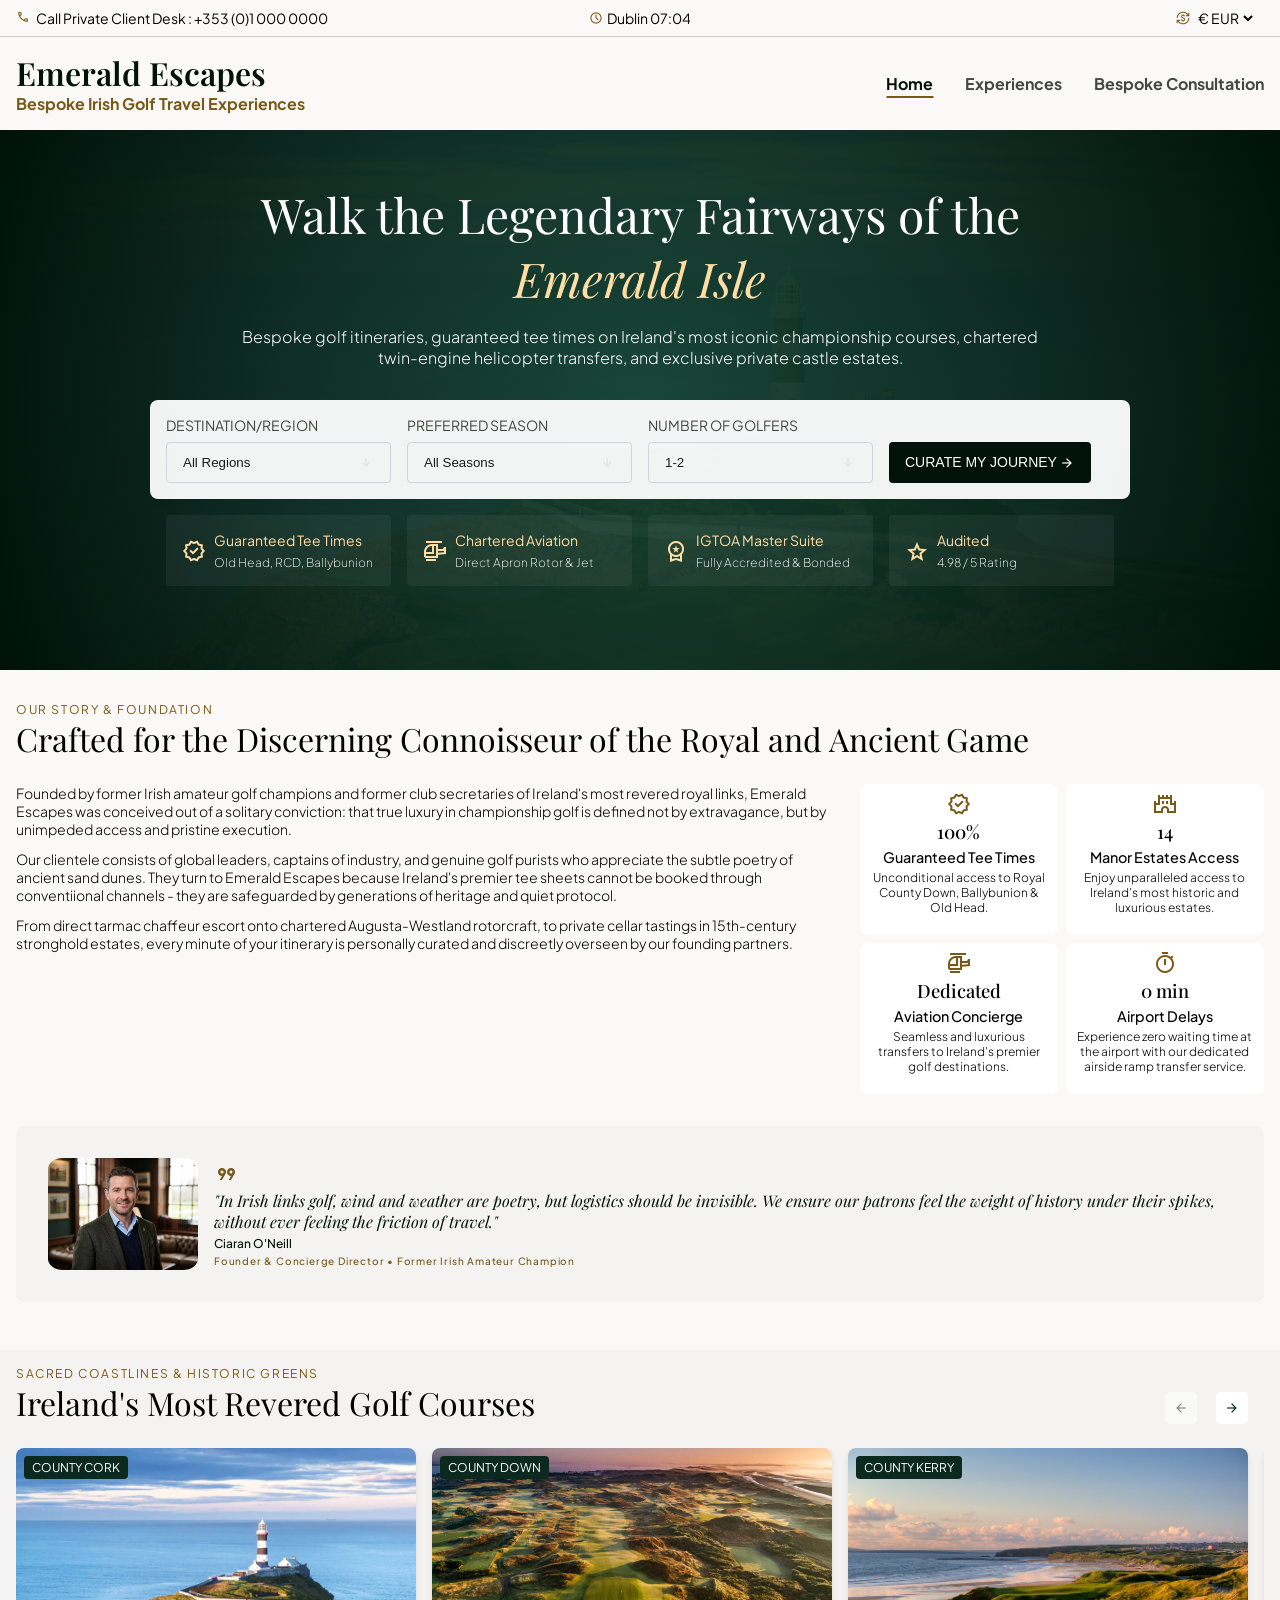
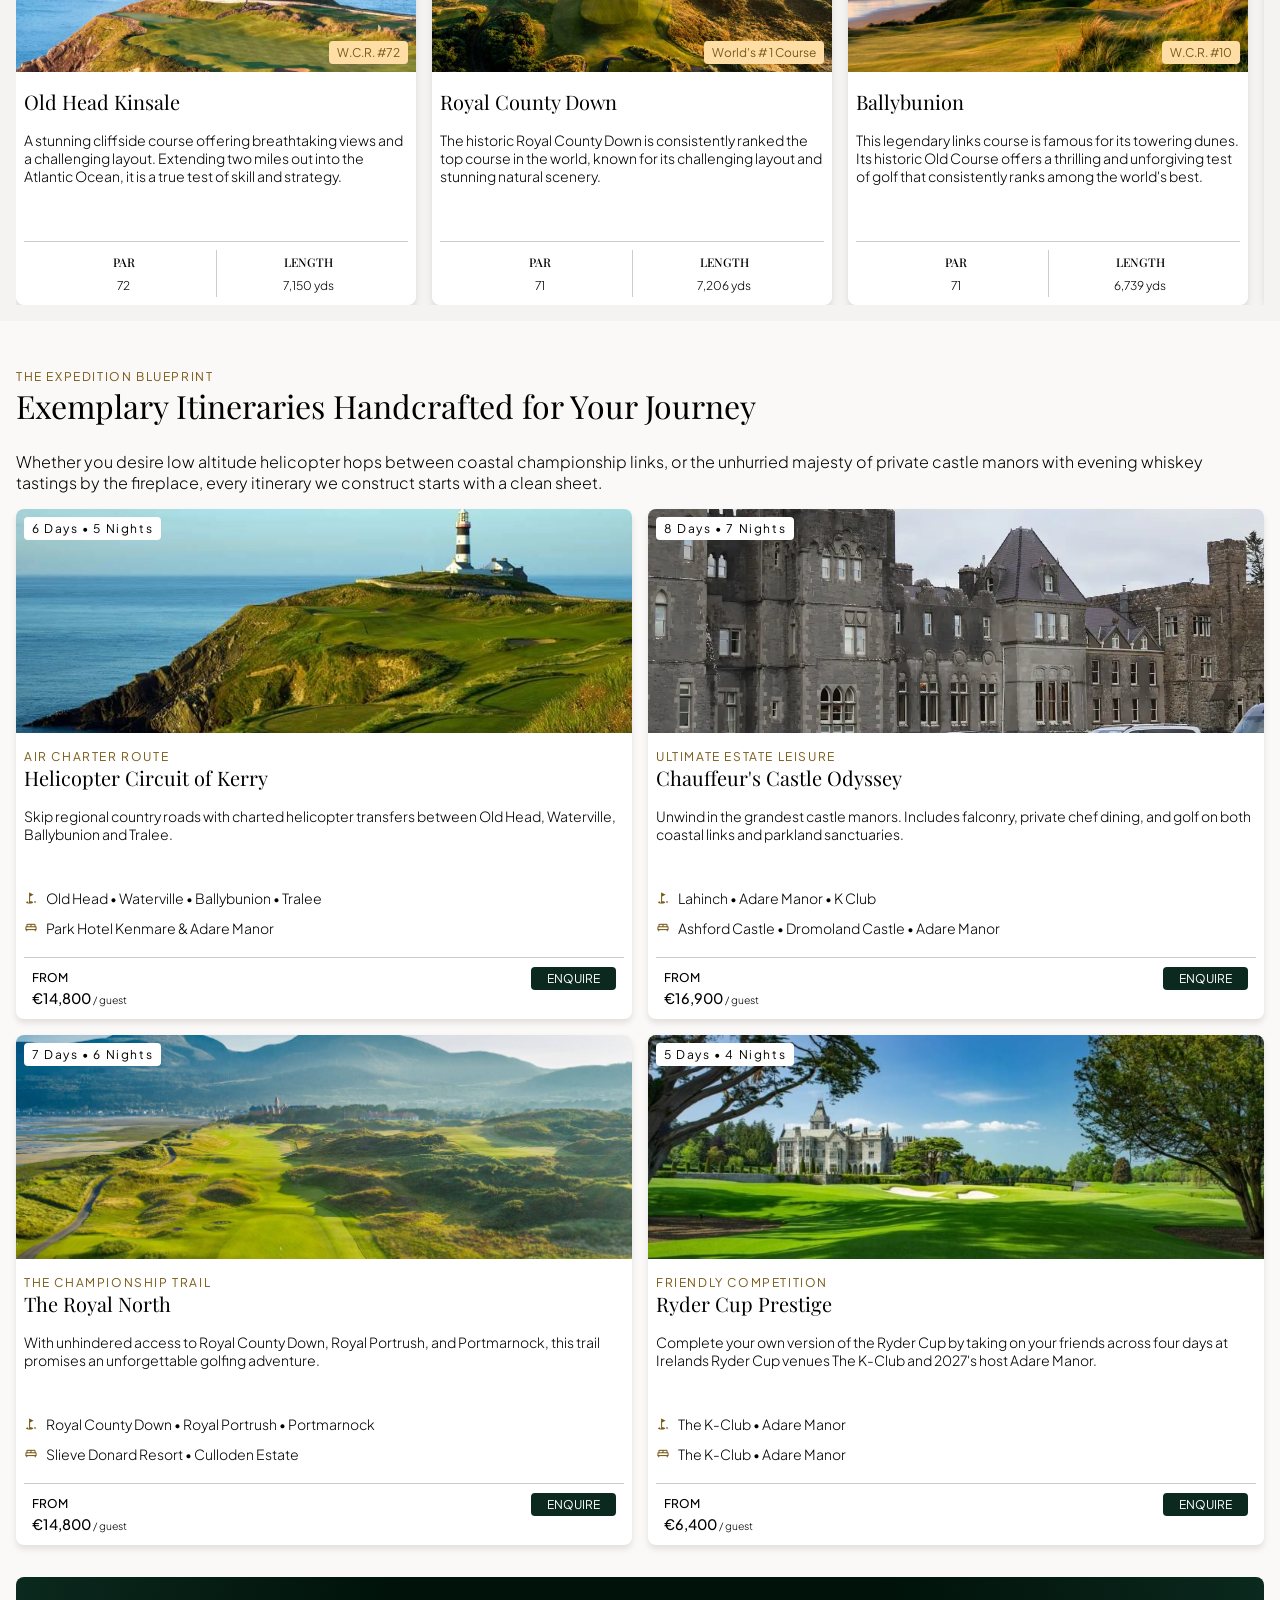
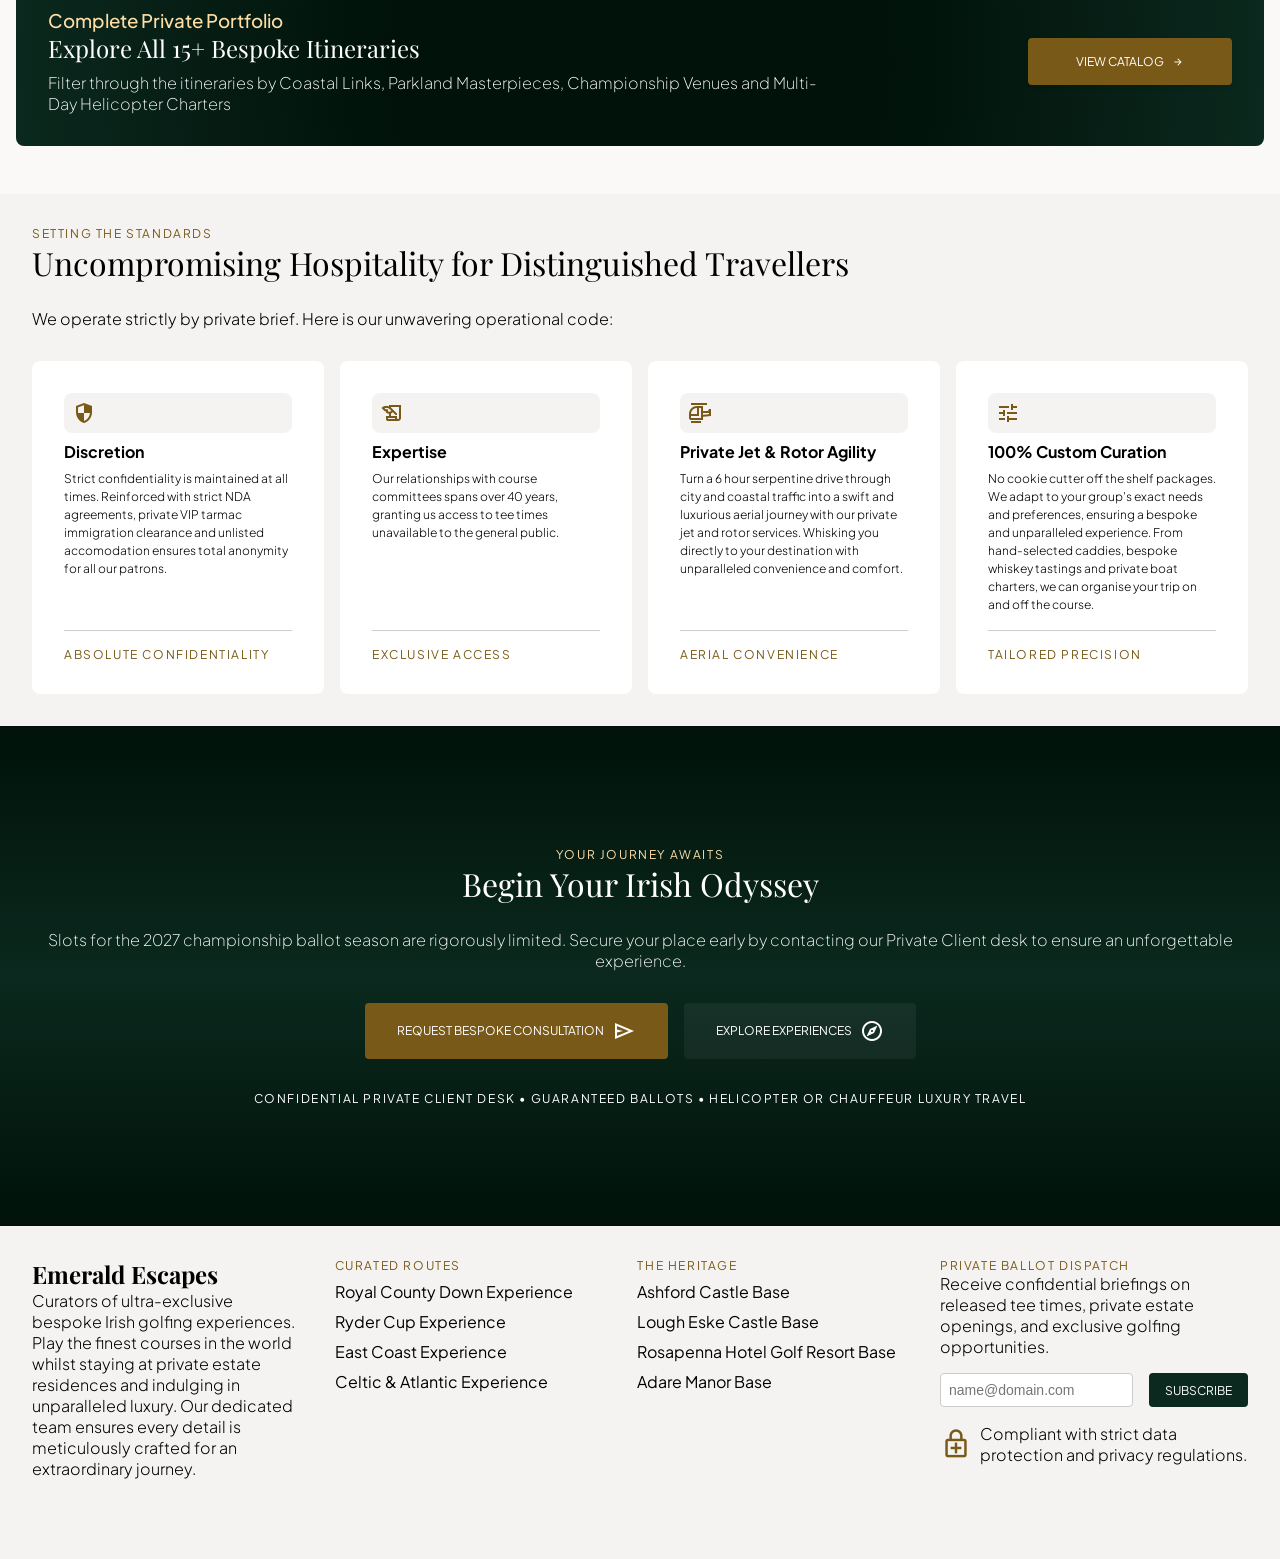
==== commit d5e7ad80: "Add shortcut links to footer" ====
--- a/index.html
+++ b/index.html
@@ -9,6 +9,24 @@
       content="Emerald Escapes - Your gateway to luxurious and serene Irish golf travel experiences."
     />
     <title>Emerald Escapes</title>
+    <link
+      rel="apple-touch-icon"
+      sizes="180x180"
+      href="./assets/images/favicon/apple-touch-icon.png"
+    />
+    <link
+      rel="icon"
+      type="image/png"
+      sizes="32x32"
+      href="./assets/images/favicon/favicon-32x32.png"
+    />
+    <link
+      rel="icon"
+      type="image/png"
+      sizes="16x16"
+      href="./assets/images/favicon/favicon-16x16.png"
+    />
+    <link rel="manifest" href="./assets/images/favicon/site.webmanifest" />
     <link
       href="https://fonts.googleapis.com/css2?family=Material+Symbols+Outlined"
       rel="stylesheet"
@@ -24,30 +42,35 @@
         <div class="header-row-one">
           <!-- telephone link -->
           <div class="telephone-link-container">
-            
             <a href="tel:+35310000000" aria-label="Call Private Client Desk">
-                <span class="material-symbols-outlined gold" aria-hidden="true">call</span>
-                <span class="call-label">Call</span>
-                <span class="phone-label">Private Client Desk</span>
-                <span class="phone-number">: +353 (0)1 000 0000</span>
+              <span class="material-symbols-outlined gold" aria-hidden="true"
+                >call</span
+              >
+              <span class="call-label">Call</span>
+              <span class="phone-label">Private Client Desk</span>
+              <span class="phone-number">: +353 (0)1 000 0000</span>
             </a>
           </div>
- 
+
           <!-- Current time -->
           <div class="current-time-container">
             <span class="material-symbols-outlined gold">schedule</span>
             <span id="current-time"></span>
           </div>
           <!-- Currency Selector -->
-           <div class="currency-selector-container">
-                <span class="material-symbols-outlined gold">currency_exchange</span>
-                <label for="currency-select" class="visually-hidden">Currency</label>
-                <select id="currency-select" name="currency">
-                  <option value="EUR">€ EUR</option>
-                  <option value="USD">$ USD</option>
-                  <option value="GBP">£ GBP</option>
-                </select>
-           </div>
+          <div class="currency-selector-container">
+            <span class="material-symbols-outlined gold"
+              >currency_exchange</span
+            >
+            <label for="currency-select" class="visually-hidden"
+              >Currency</label
+            >
+            <select id="currency-select" name="currency">
+              <option value="EUR">€ EUR</option>
+              <option value="USD">$ USD</option>
+              <option value="GBP">£ GBP</option>
+            </select>
+          </div>
         </div>
         <!-- main logo and navigation container -->
         <div class="header-row-two">
@@ -90,7 +113,10 @@
               transfers, and exclusive private castle estates.
             </p>
             <div class="hero-search-container">
-              <form action="./consultation/index.html#consultation-form" method="get">
+              <form
+                action="./consultation/index.html#consultation-form"
+                method="get"
+              >
                 <div>
                   <label for="destination">Destination/Region</label>
                   <select
@@ -815,7 +841,9 @@
                     ><span class="small-text"> / guest</span>
                   </p>
                 </div>
-                <a href="./consultation/index.html#consultation-form"><span>Enquire</span></a>
+                <a href="./consultation/index.html#consultation-form"
+                  ><span>Enquire</span></a
+                >
               </div>
             </div>
             <!-- Slide 2 -->
@@ -858,7 +886,9 @@
                     ><span class="small-text"> / guest</span>
                   </p>
                 </div>
-                <a href="./consultation/index.html#consultation-form"><span>Enquire</span></a>
+                <a href="./consultation/index.html#consultation-form"
+                  ><span>Enquire</span></a
+                >
               </div>
             </div>
             <!-- Slide 3 -->
@@ -901,7 +931,9 @@
                     ><span class="small-text"> / guest</span>
                   </p>
                 </div>
-                <a href="./consultation/index.html#consultation-form"><span>Enquire</span></a>
+                <a href="./consultation/index.html#consultation-form"
+                  ><span>Enquire</span></a
+                >
               </div>
             </div>
             <!-- Slide 4 -->
@@ -944,7 +976,9 @@
                     ><span class="small-text"> / guest</span>
                   </p>
                 </div>
-                <a href="./consultation/index.html#consultation-form"><span>Enquire</span></a>
+                <a href="./consultation/index.html#consultation-form"
+                  ><span>Enquire</span></a
+                >
               </div>
             </div>
           </div>
@@ -1087,17 +1121,17 @@
             <h3 class="gold alternate-font-heading section-h3">
               Curated Routes
             </h3>
-            <a href="./experiences/index.html">Explore Experiences</a>
-            <a href="./experiences/index.html">Explore Experiences</a>
-            <a href="./experiences/index.html">Explore Experiences</a>
-            <a href="./experiences/index.html">Explore Experiences</a>
+            <a href="./experiences/index.html#royal-county-down-experience">Royal County Down Experience</a>
+            <a href="./experiences/index.html#ryder-cup-experience">Ryder Cup Experience</a>
+            <a href="./experiences/index.html#east-coast-experience">East Coast Experience</a>
+            <a href="./experiences/index.html#celtic-and-atlantic-experience">Celtic & Atlantic Experience</a>
           </div>
           <div class="footer-links">
             <h3 class="gold alternate-font-heading section-h3">The Heritage</h3>
-            <a href="./consultation/index.html">Request Consultation</a>
-            <a href="./consultation/index.html">Request Consultation</a>
-            <a href="./consultation/index.html">Request Consultation</a>
-            <a href="./consultation/index.html">Request Consultation</a>
+            <a href="./experiences/index.html#ashford-castle-base">Ashford Castle Base</a>
+            <a href="./experiences/index.html#lough-eske-castle-base">Lough Eske Castle Base</a>
+            <a href="./experiences/index.html#rosapenna-hotel-golf-resort-base">Rosapenna Hotel Golf Resort Base</a>
+            <a href="./experiences/index.html#adare-manor-base">Adare Manor Base</a>
           </div>
           <div>
             <h3 class="gold alternate-font-heading section-h3">
--- a/assets/css/styles.css
+++ b/assets/css/styles.css
@@ -961,6 +961,20 @@
   gap: 0.5rem;
 }
 
+.footer-links a {
+  text-decoration: none;
+  color: inherit;
+  border-bottom: 1px solid transparent;
+}
+
+.footer-links a:hover {
+  border-bottom: 1px solid #785917;
+}
+
+.footer-links a:visited {
+  color: inherit;
+}
+
 #footer-email {
   padding: 0.5rem;
   border: 1px solid #cccccc;
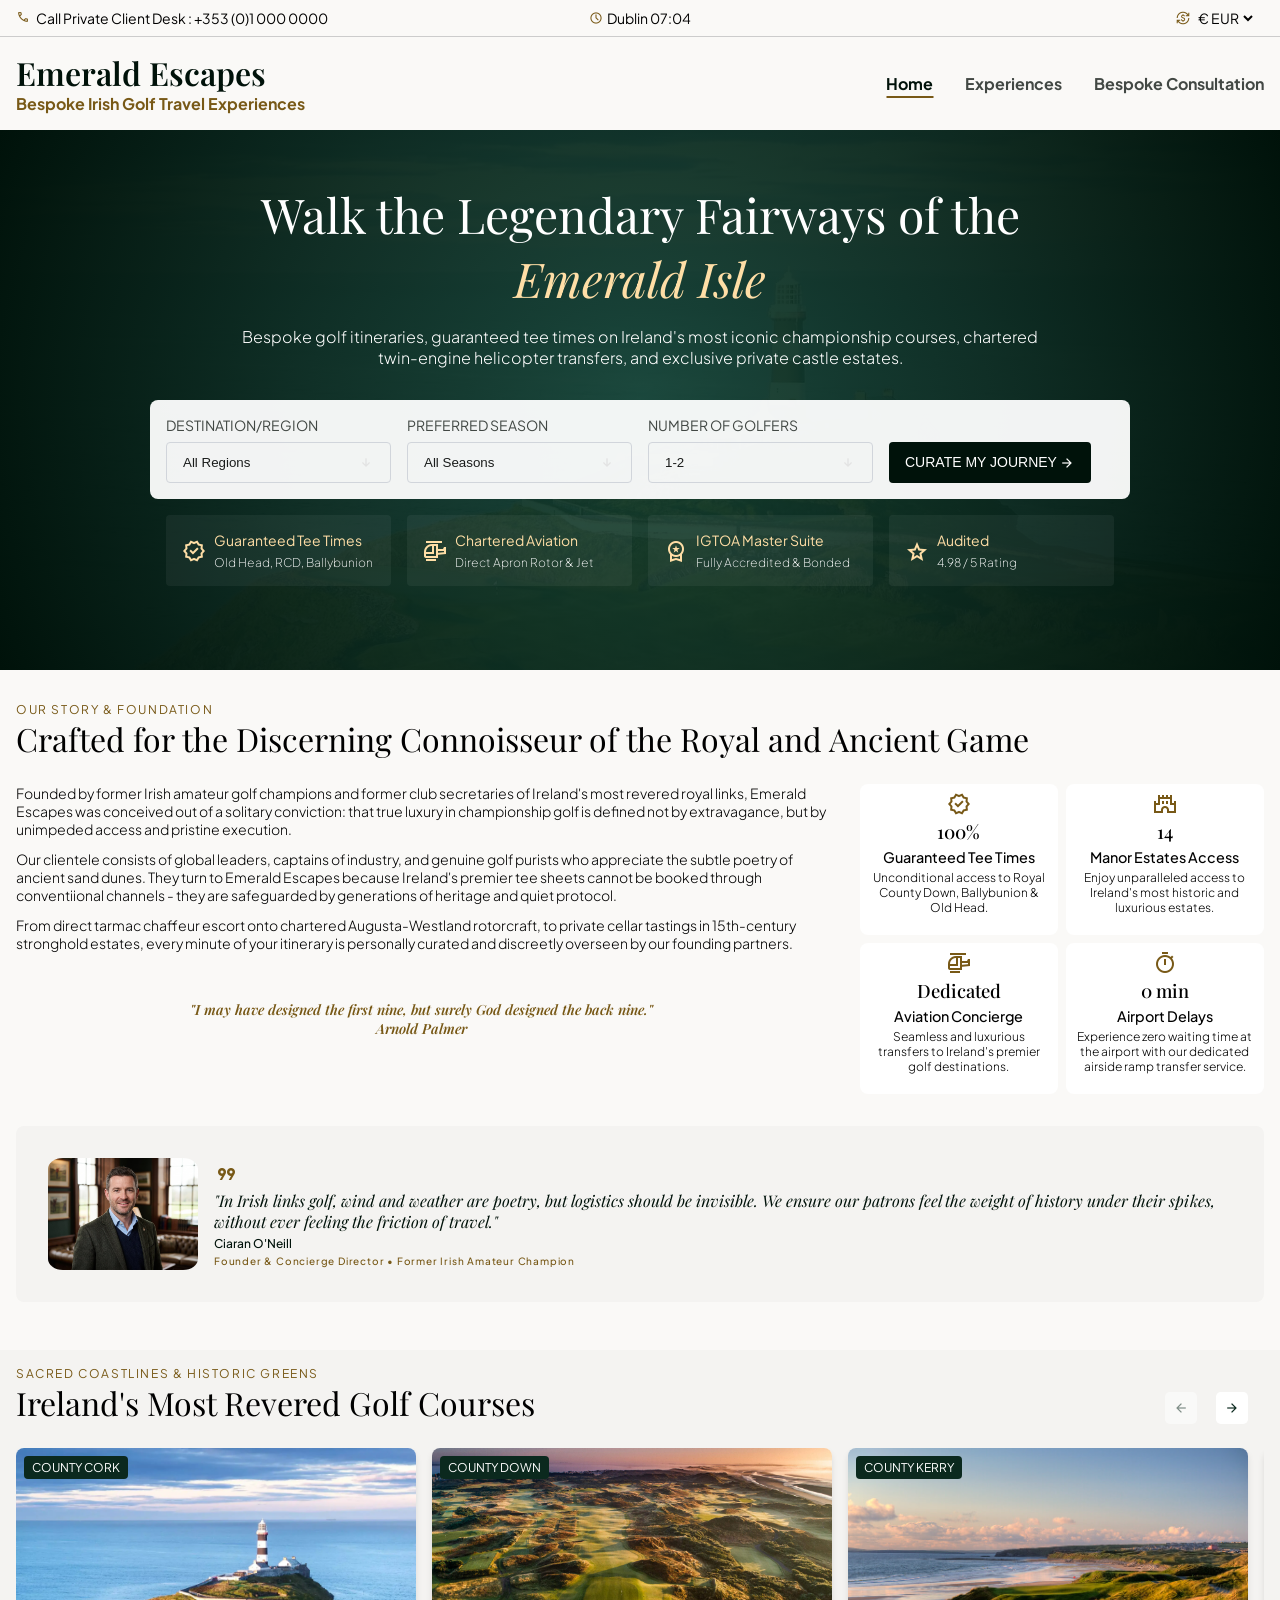
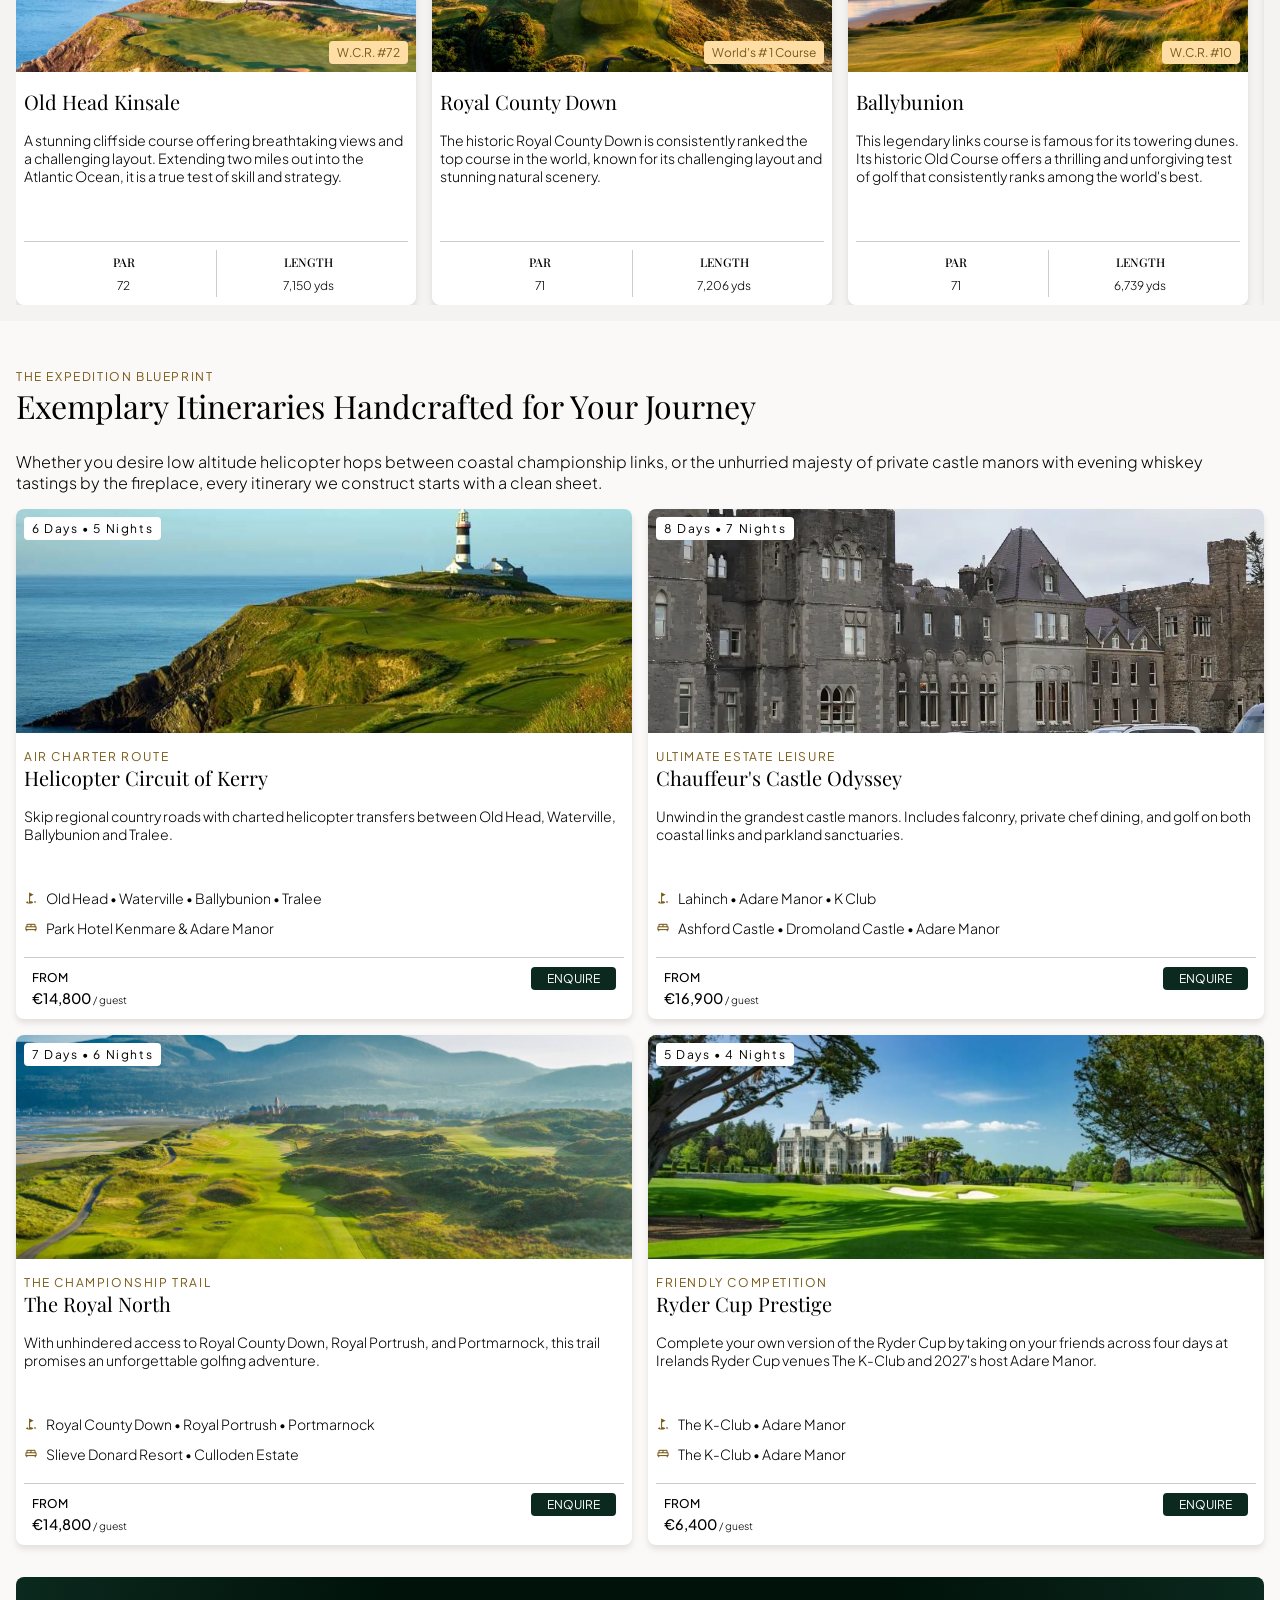
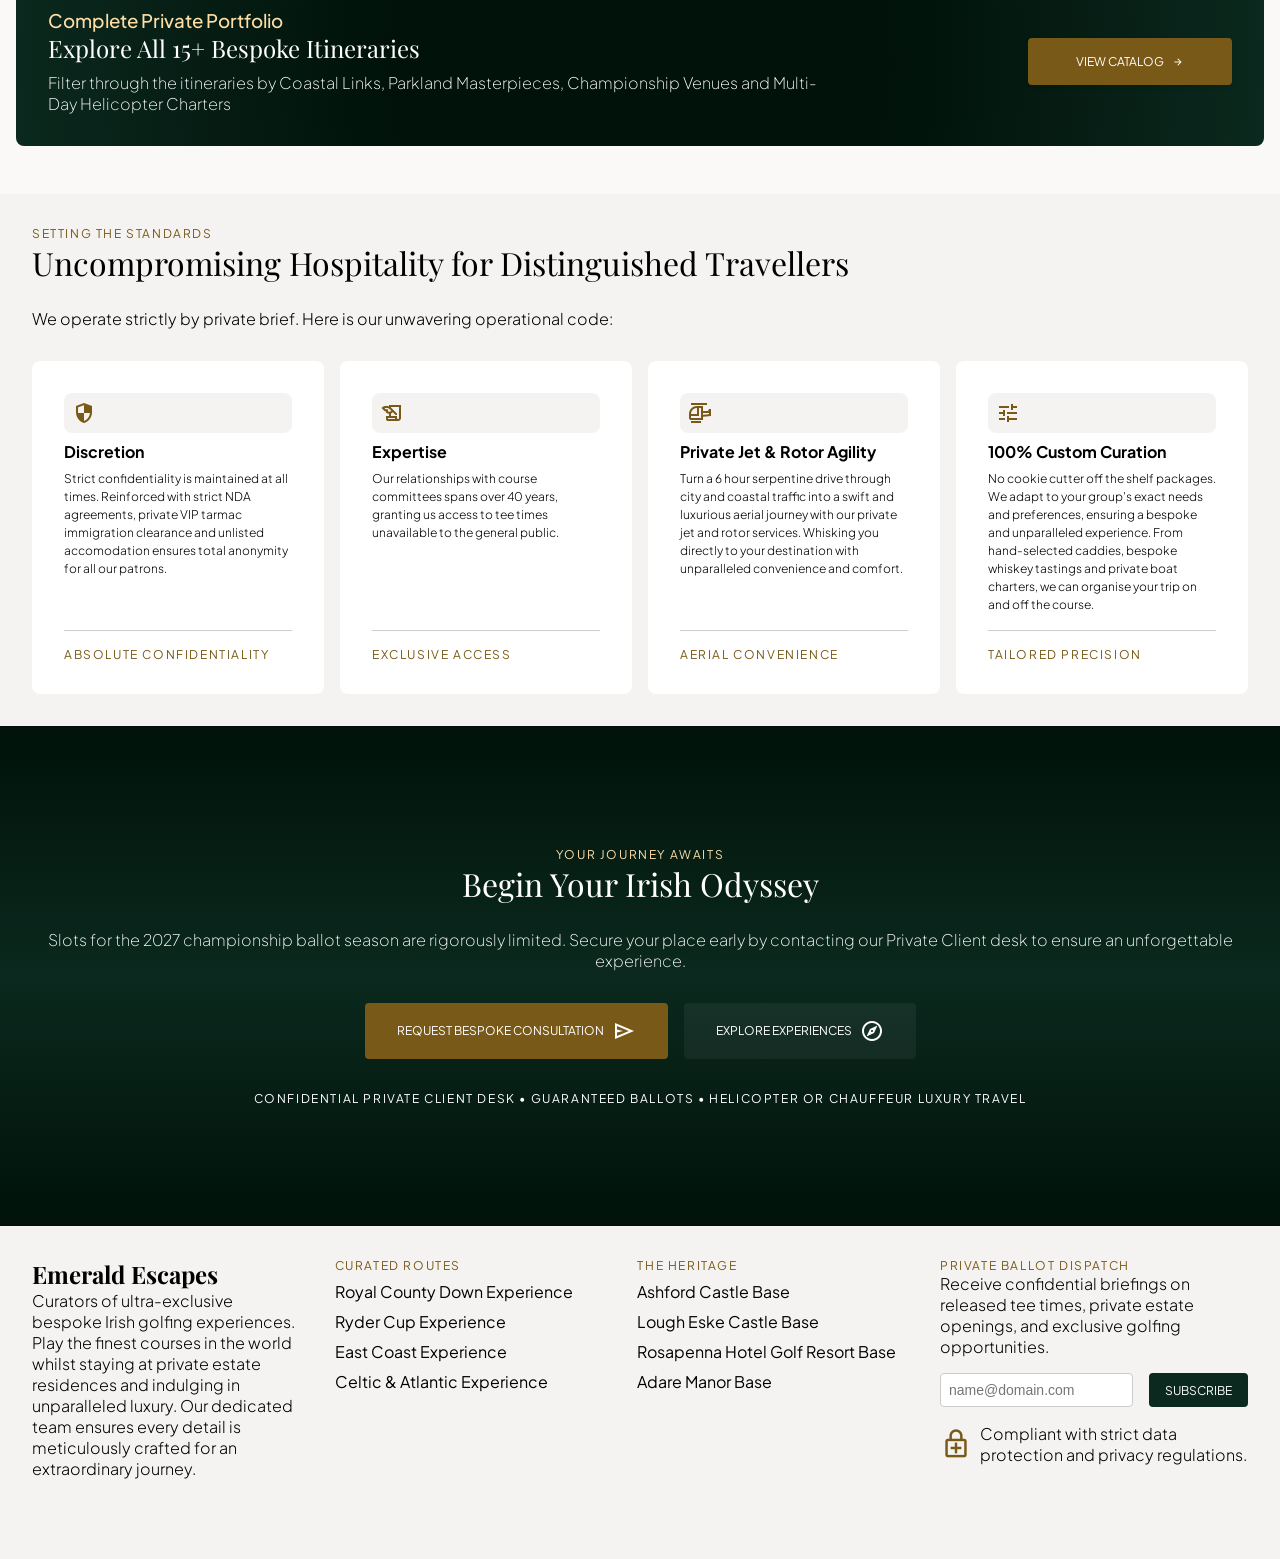
==== commit 38847693: "Add quote to fill gap on homepage" ====
--- a/index.html
+++ b/index.html
@@ -230,6 +230,9 @@
                 is personally curated and discreetly overseen by our founding
                 partners.
               </p>
+              <blockquote class="arnold-quote">
+                "I may have designed the first nine, but surely God designed the back nine."<br> Arnold Palmer
+              </blockquote>
             </div>
             <div class="story-stats-container">
               <div class="story-stat-card">
--- a/assets/css/styles.css
+++ b/assets/css/styles.css
@@ -246,7 +246,7 @@
   /* hex alpha values 90%-E6, 91%-E8, 92%-EB, 93%-ED, 94%-F0, 95%-F2, 96%-F5, 97%-F7, 98%-FA, 99%-FC */
   background: radial-gradient(
     circle,
-    #133f30f2 0%,
+    #133f30ed 0%,
     #0b291ef5 50%,
     #00120a 100%
   );
@@ -420,6 +420,14 @@
   font-weight: 300;
 }
 
+.arnold-quote {
+  font-style: italic;
+  color: #785917;
+  font-family: "Playfair Display", serif;
+  font-weight: 600;
+  margin: 1rem 0;
+}
+
 .story-stats-container {
   display: grid;
   grid-template-columns: 1fr 1fr;
@@ -779,7 +787,7 @@
   text-decoration: none;
 }
 
-.experience-card-details > a >  span {
+.experience-card-details > a > span {
   align-self: center;
   font-size: 0.75rem;
   text-transform: uppercase;
@@ -788,7 +796,6 @@
   padding: 0.25rem 1rem;
   border-radius: 0.25rem;
 }
-
 
 .experiences-section-footer {
   padding: 2rem;
@@ -1427,7 +1434,7 @@
   text-transform: uppercase;
 }
 
-.consultation-form-section h2{
+.consultation-form-section h2 {
   font-size: 1.5rem;
   text-align: center;
   margin-bottom: 1rem;
@@ -1800,6 +1807,11 @@
     flex-direction: row;
   }
 
+  .arnold-quote {
+    margin: 3rem 0;
+    text-align: center;
+  }
+
   .phone-number {
     display: inline;
   }
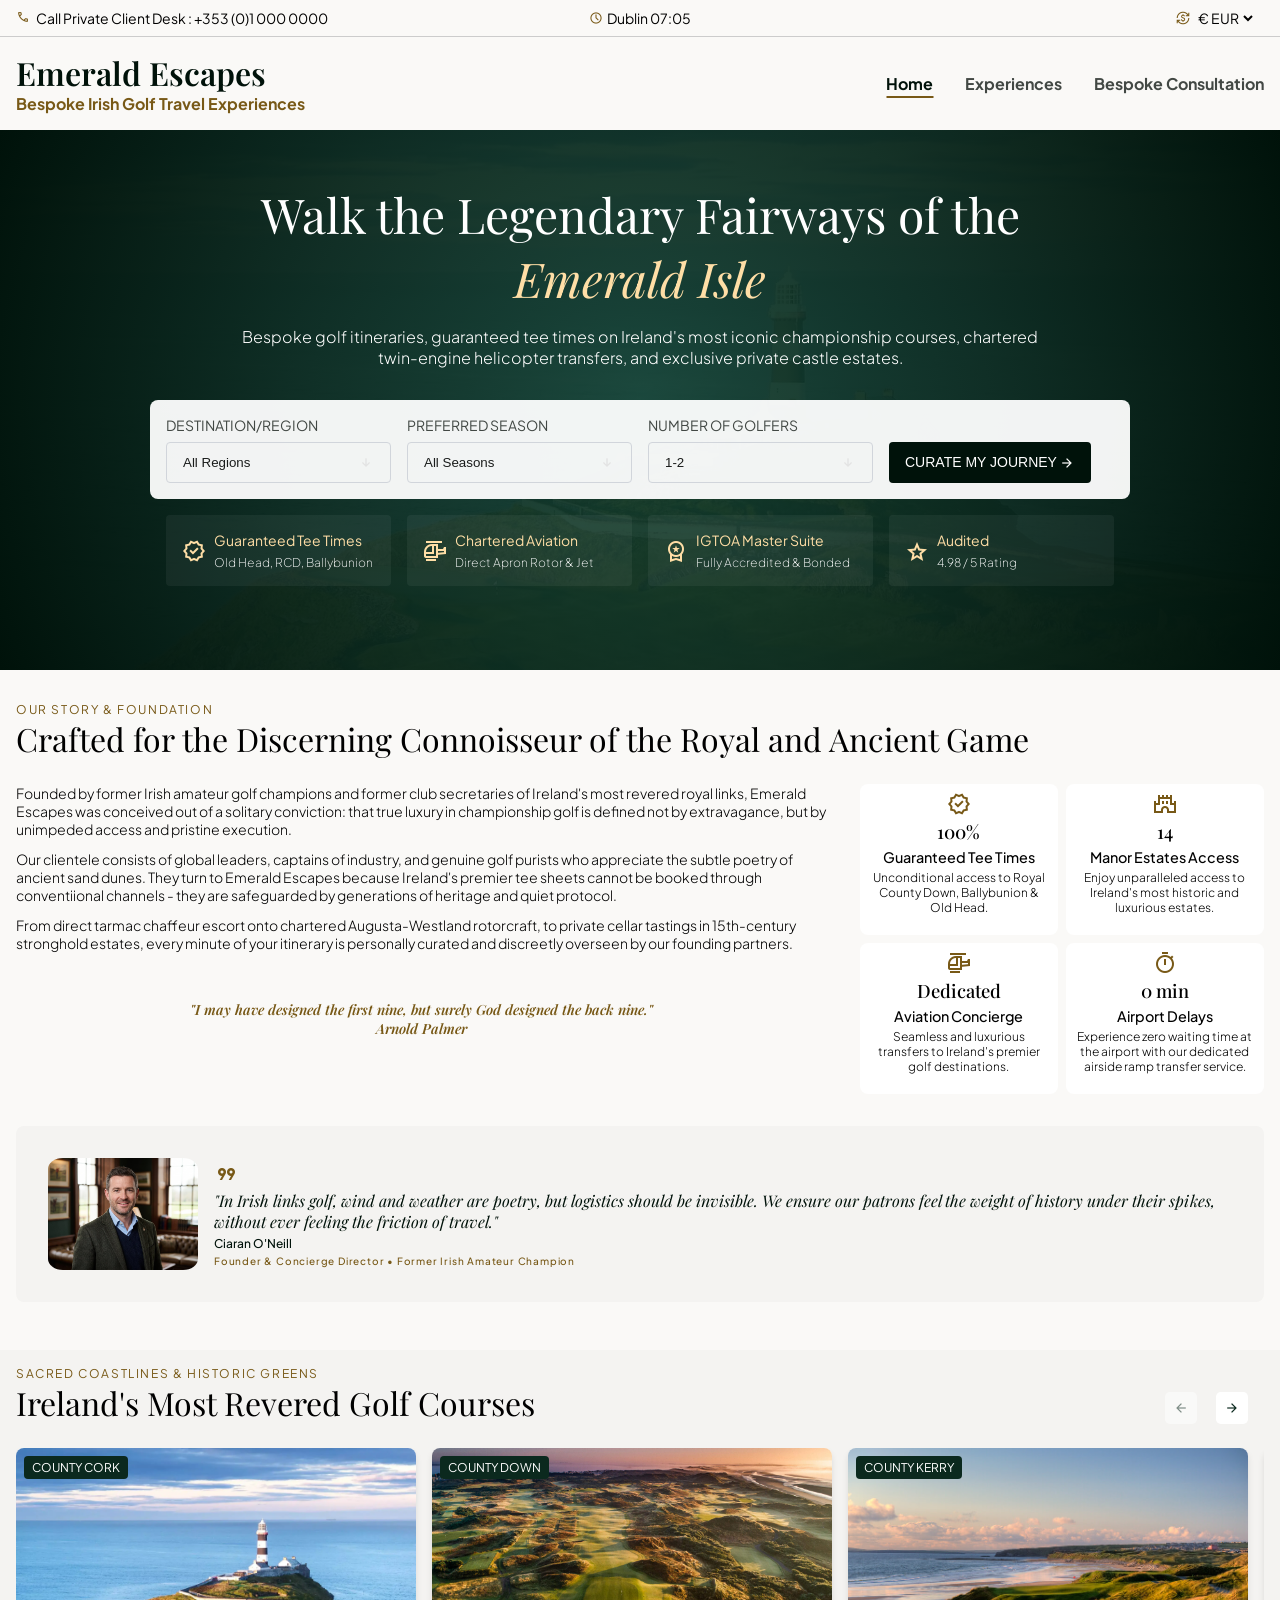
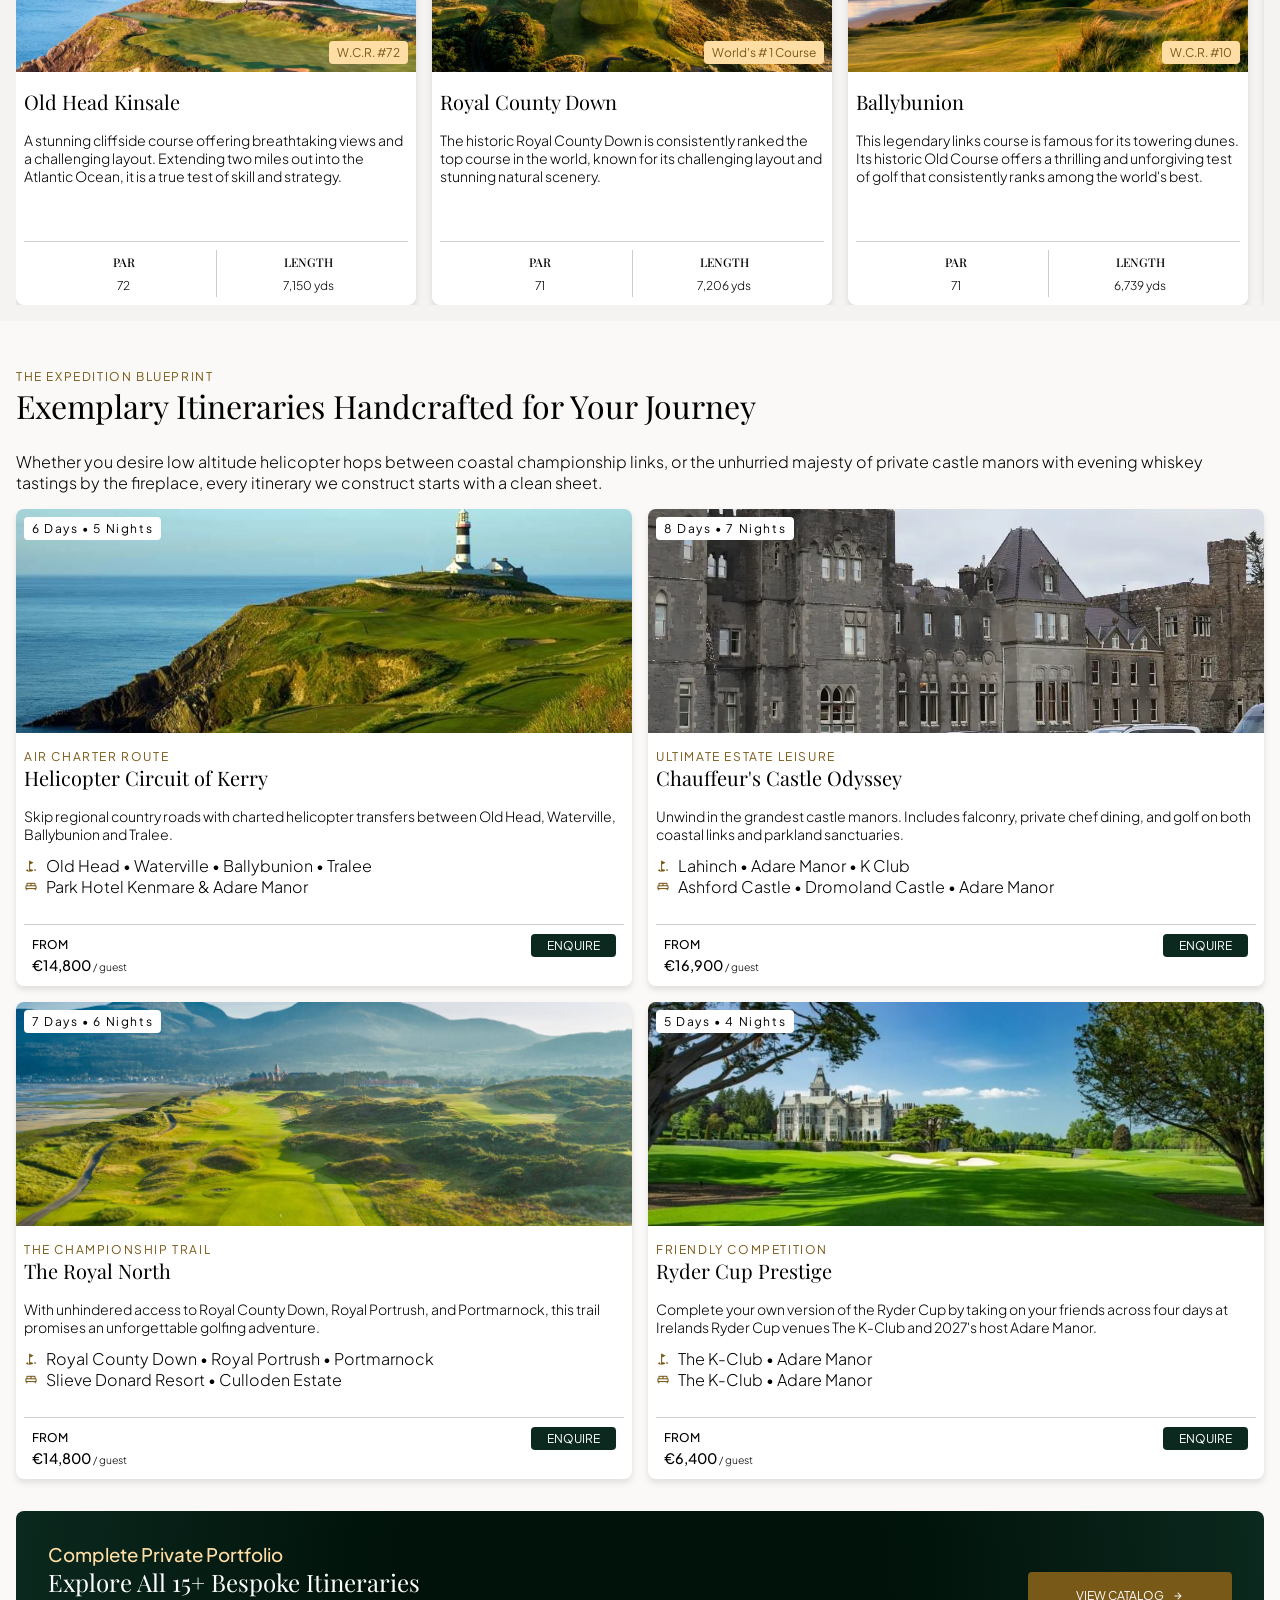
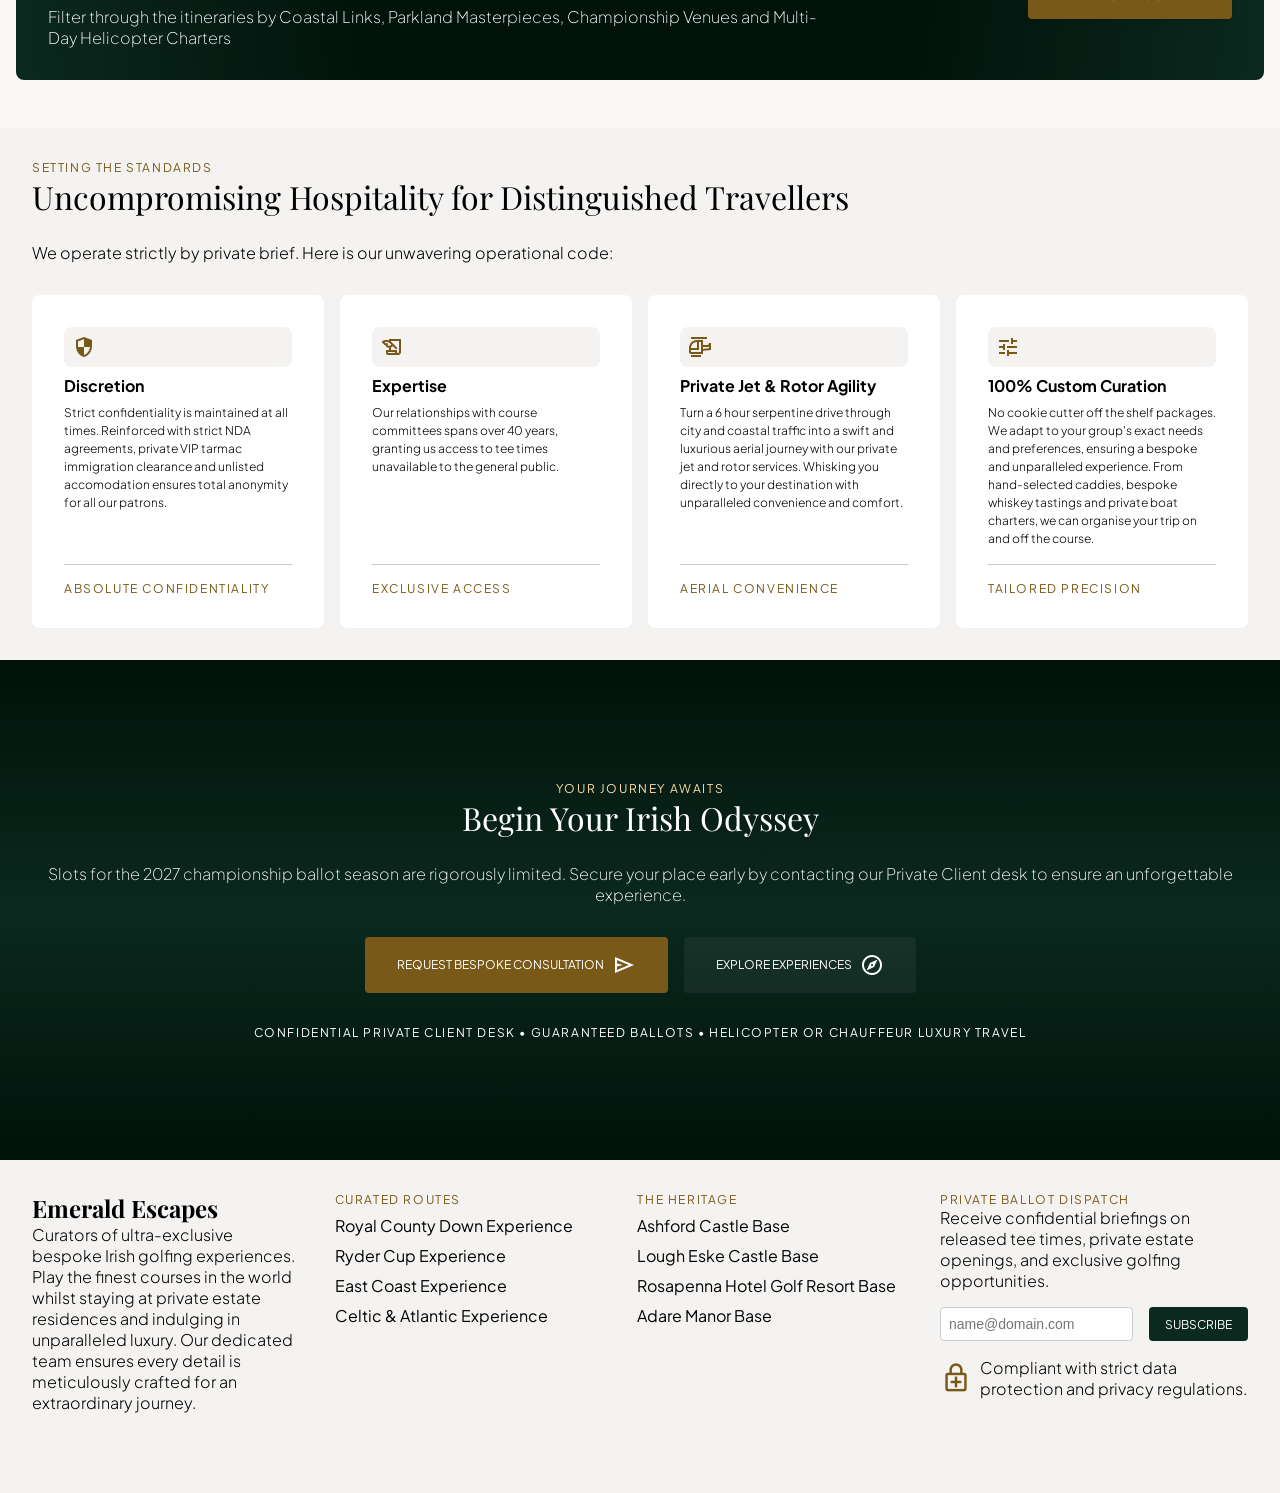
==== commit 85277e39: "Fix HTML validator errors on homepage" ====
--- a/index.html
+++ b/index.html
@@ -75,12 +75,12 @@
         <!-- main logo and navigation container -->
         <div class="header-row-two">
           <!-- Logo SVG - make home link -->
-          <span class="wordmark-container">
+          <div class="wordmark-container">
             <h1>Emerald Escapes</h1>
             <h2 class="gold alternate-font-heading">
               Bespoke Irish Golf Travel Experiences
             </h2>
-          </span>
+          </div>
           <nav
             class="main-navigation"
             aria-label="Main Navigation Top of Screen"
@@ -164,7 +164,7 @@
                     >verified</span
                   >
                   <div>
-                    <h5 class="light-gold">Guaranteed Tee Times</h5>
+                    <h3 class="light-gold hero-tile-heading">Guaranteed Tee Times</h3>
                     <p>Old Head, RCD, Ballybunion</p>
                   </div>
                 </div>
@@ -173,7 +173,7 @@
                     >helicopter</span
                   >
                   <div>
-                    <h5 class="light-gold">Chartered Aviation</h5>
+                    <h3 class="light-gold hero-tile-heading">Chartered Aviation</h3>
                     <p>Direct Apron Rotor & Jet</p>
                   </div>
                 </div>
@@ -182,14 +182,14 @@
                     >workspace_premium</span
                   >
                   <div>
-                    <h5 class="light-gold">IGTOA Master Suite</h5>
+                    <h3 class="light-gold hero-tile-heading">IGTOA Master Suite</h3>
                     <p>Fully Accredited & Bonded</p>
                   </div>
                 </div>
                 <div class="hero-tile">
                   <span class="material-symbols-outlined light-gold">star</span>
                   <div>
-                    <h5 class="light-gold">Audited</h5>
+                    <h3 class="light-gold hero-tile-heading">Audited</h3>
                     <p>4.98 / 5 Rating</p>
                   </div>
                 </div>
@@ -361,11 +361,11 @@
               </div>
               <div class="slide-details center-column">
                 <div>
-                  <h5>Par</h5>
+                  <h4>Par</h4>
                   <p>72</p>
                 </div>
                 <div>
-                  <h5>Length</h5>
+                  <h4>Length</h4>
                   <p>7,150 yds</p>
                 </div>
               </div>
@@ -390,11 +390,11 @@
               </div>
               <div class="slide-details center-column">
                 <div>
-                  <h5>Par</h5>
+                  <h4>Par</h4>
                   <p>71</p>
                 </div>
                 <div>
-                  <h5>Length</h5>
+                  <h4>Length</h4>
                   <p>7,206 yds</p>
                 </div>
               </div>
@@ -419,11 +419,11 @@
               </div>
               <div class="slide-details center-column">
                 <div>
-                  <h5>Par</h5>
+                  <h4>Par</h4>
                   <p>71</p>
                 </div>
                 <div>
-                  <h5>Length</h5>
+                  <h4>Length</h4>
                   <p>6,739 yds</p>
                 </div>
               </div>
@@ -449,11 +449,11 @@
               </div>
               <div class="slide-details center-column">
                 <div>
-                  <h5>Par</h5>
+                  <h4>Par</h4>
                   <p>73</p>
                 </div>
                 <div>
-                  <h5>Length</h5>
+                  <h4>Length</h4>
                   <p>6,845 yds</p>
                 </div>
               </div>
@@ -478,11 +478,11 @@
               </div>
               <div class="slide-details center-column">
                 <div>
-                  <h5>Par</h5>
+                  <h4>Par</h4>
                   <p>71</p>
                 </div>
                 <div>
-                  <h5>Length</h5>
+                  <h4>Length</h4>
                   <p>6,930 yds</p>
                 </div>
               </div>
@@ -507,11 +507,11 @@
               </div>
               <div class="slide-details center-column">
                 <div>
-                  <h5>Par</h5>
+                  <h4>Par</h4>
                   <p>72</p>
                 </div>
                 <div>
-                  <h5>Length</h5>
+                  <h4>Length</h4>
                   <p>7,066 yds</p>
                 </div>
               </div>
@@ -537,11 +537,11 @@
               </div>
               <div class="slide-details center-column">
                 <div>
-                  <h5>Par</h5>
+                  <h4>Par</h4>
                   <p>73</p>
                 </div>
                 <div>
-                  <h5>Length</h5>
+                  <h4>Length</h4>
                   <p>7,466 yds</p>
                 </div>
               </div>
@@ -566,11 +566,11 @@
               </div>
               <div class="slide-details center-column">
                 <div>
-                  <h5>Par</h5>
+                  <h4>Par</h4>
                   <p>72</p>
                 </div>
                 <div>
-                  <h5>Length</h5>
+                  <h4>Length</h4>
                   <p>7,347 yds</p>
                 </div>
               </div>
@@ -596,11 +596,11 @@
               </div>
               <div class="slide-details center-column">
                 <div>
-                  <h5>Par</h5>
+                  <h4>Par</h4>
                   <p>72</p>
                 </div>
                 <div>
-                  <h5>Length</h5>
+                  <h4>Length</h4>
                   <p>6,685 yds</p>
                 </div>
               </div>
@@ -625,11 +625,9 @@
               </div>
               <div class="slide-details center-column">
                 <div>
-                  <h5>Opens</h5>
-                  <p></p>
-                </div>
-                <div>
-                  <h5></h5>
+                  <h4>Opening</h4>
+                </div>
+                <div>
                   <p>Q2 2027</p>
                 </div>
               </div>
@@ -655,11 +653,11 @@
               </div>
               <div class="slide-details center-column">
                 <div>
-                  <h5>Par</h5>
+                  <h4>Par</h4>
                   <p>72</p>
                 </div>
                 <div>
-                  <h5>Length</h5>
+                  <h4>Length</h4>
                   <p>7,509 yds</p>
                 </div>
               </div>
@@ -686,11 +684,11 @@
               </div>
               <div class="slide-details center-column">
                 <div>
-                  <h5>Par</h5>
+                  <h4>Par</h4>
                   <p>71</p>
                 </div>
                 <div>
-                  <h5>Length</h5>
+                  <h4>Length</h4>
                   <p>7,080 yds</p>
                 </div>
               </div>
@@ -715,11 +713,11 @@
               </div>
               <div class="slide-details center-column">
                 <div>
-                  <h5>Par</h5>
+                  <h4>Par</h4>
                   <p>71</p>
                 </div>
                 <div>
-                  <h5>Length</h5>
+                  <h4>Length</h4>
                   <p>7,157 yds</p>
                 </div>
               </div>
@@ -745,11 +743,11 @@
               </div>
               <div class="slide-details center-column">
                 <div>
-                  <h5>Par</h5>
+                  <h4>Par</h4>
                   <p>72</p>
                 </div>
                 <div>
-                  <h5>Length</h5>
+                  <h4>Length</h4>
                   <p>6,947 yds</p>
                 </div>
               </div>
@@ -776,11 +774,11 @@
               </div>
               <div class="slide-details center-column">
                 <div>
-                  <h5>Par</h5>
+                  <h4>Par</h4>
                   <p>72</p>
                 </div>
                 <div>
-                  <h5>Length</h5>
+                  <h4>Length</h4>
                   <p>7,542 yds</p>
                 </div>
               </div>
@@ -815,11 +813,11 @@
                 <span>6 Days &bull; 5 Nights</span>
               </div>
               <div class="experience-card-text center-column">
-                <h4 class="gold alternate-font-heading section-h3">
+                <p class="gold alternate-font-heading experience-card-subheading">
                   Air Charter Route
-                </h4>
+                </p>
                 <h3>Helicopter Circuit of Kerry</h3>
-                <p>
+                <p class="experience-card-description">
                   Skip regional country roads with charted helicopter transfers
                   between Old Head, Waterville, Ballybunion and Tralee.
                 </p>
@@ -838,7 +836,7 @@
               </div>
               <div class="experience-card-details center-column">
                 <div>
-                  <h5 class="alternate-font-heading">From</h5>
+                  <p class="alternate-font-heading experience-card-price-heading">From</p>
                   <p>
                     <span data-price-eur="14800">€14,800</span
                     ><span class="small-text"> / guest</span>
@@ -859,11 +857,11 @@
                 <span>8 Days &bull; 7 Nights</span>
               </div>
               <div class="experience-card-text center-column">
-                <h4 class="gold alternate-font-heading section-h3">
+                <p class="gold alternate-font-heading experience-card-subheading">
                   Ultimate Estate Leisure
-                </h4>
+                </p>
                 <h3>Chauffeur's Castle Odyssey</h3>
-                <p>
+                <p class="experience-card-description">
                   Unwind in the grandest castle manors. Includes falconry,
                   private chef dining, and golf on both coastal links and
                   parkland sanctuaries.
@@ -883,7 +881,7 @@
               </div>
               <div class="experience-card-details center-column">
                 <div>
-                  <h5 class="alternate-font-heading">From</h5>
+                  <p class="alternate-font-heading experience-card-price-heading">From</p>
                   <p>
                     <span data-price-eur="16900">€16,900</span
                     ><span class="small-text"> / guest</span>
@@ -904,11 +902,11 @@
                 <span>7 Days &bull; 6 Nights</span>
               </div>
               <div class="experience-card-text center-column">
-                <h4 class="gold alternate-font-heading section-h3">
+                <p class="gold alternate-font-heading experience-card-subheading">
                   The Championship Trail
-                </h4>
+                </p>
                 <h3>The Royal North</h3>
-                <p>
+                <p class="experience-card-description">
                   With unhindered access to Royal County Down, Royal Portrush,
                   and Portmarnock, this trail promises an unforgettable golfing
                   adventure.
@@ -928,7 +926,7 @@
               </div>
               <div class="experience-card-details center-column">
                 <div>
-                  <h5 class="alternate-font-heading">From</h5>
+                  <p class="alternate-font-heading experience-card-price-heading">From</p>
                   <p>
                     <span data-price-eur="14800">€14,800</span
                     ><span class="small-text"> / guest</span>
@@ -949,11 +947,11 @@
                 <span>5 Days &bull; 4 Nights</span>
               </div>
               <div class="experience-card-text center-column">
-                <h4 class="gold alternate-font-heading section-h3">
+                <p class="gold alternate-font-heading experience-card-subheading">
                   Friendly Competition
-                </h4>
+                </p>
                 <h3>Ryder Cup Prestige</h3>
-                <p>
+                <p class="experience-card-description">
                   Complete your own version of the Ryder Cup by taking on your
                   friends across four days at Irelands Ryder Cup venues The
                   K-Club and 2027's host Adare Manor.
@@ -973,7 +971,7 @@
               </div>
               <div class="experience-card-details center-column">
                 <div>
-                  <h5 class="alternate-font-heading">From</h5>
+                  <p class="alternate-font-heading experience-card-price-heading">From</p>
                   <p>
                     <span data-price-eur="6400">€6,400</span
                     ><span class="small-text"> / guest</span>
@@ -997,10 +995,10 @@
                 Charters
               </p>
             </div>
-            <button>
+            <a href="./experiences/index.html">
               View Catalog
               <span class="material-symbols-outlined">arrow_forward</span>
-            </button>
+            </a>
           </div>
         </section>
 
@@ -1020,50 +1018,50 @@
             <!-- Value Card 1-->
             <div class="value-card">
               <span class="material-symbols-outlined gold">security</span>
-              <h4 class="alternate-font-heading">Discretion</h4>
+              <h3 class="alternate-font-heading">Discretion</h3>
               <p>
                 Strict confidentiality is maintained at all times. Reinforced
                 with strict NDA agreements, private VIP tarmac immigration
                 clearance and unlisted accomodation ensures total anonymity for
                 all our patrons.
               </p>
-              <h5 class="gold alternate-font-heading section-h3">
+              <h4 class="gold alternate-font-heading value-card-subheading">
                 Absolute Confidentiality
-              </h5>
+              </h4>
             </div>
             <!-- Value Card 2-->
             <div class="value-card">
               <span class="material-symbols-outlined gold">history_edu</span>
-              <h4 class="alternate-font-heading">Expertise</h4>
+              <h3 class="alternate-font-heading">Expertise</h3>
               <p>
                 Our relationships with course committees spans over 40 years,
                 granting us access to tee times unavailable to the general
                 public.
               </p>
-              <h5 class="gold alternate-font-heading section-h3">
+              <h4 class="gold alternate-font-heading value-card-subheading">
                 Exclusive Access
-              </h5>
+              </h4>
             </div>
             <!-- Value Card 3-->
             <div class="value-card">
               <span class="material-symbols-outlined gold">helicopter</span>
-              <h4 class="alternate-font-heading">
+              <h3 class="alternate-font-heading">
                 Private Jet & Rotor Agility
-              </h4>
+              </h3>
               <p>
                 Turn a 6 hour serpentine drive through city and coastal traffic
                 into a swift and luxurious aerial journey with our private jet
                 and rotor services. Whisking you directly to your destination
                 with unparalleled convenience and comfort.
               </p>
-              <h5 class="gold alternate-font-heading section-h3">
+              <h4 class="gold alternate-font-heading value-card-subheading">
                 Aerial Convenience
-              </h5>
+              </h4>
             </div>
             <!-- Value Card 4-->
             <div class="value-card">
               <span class="material-symbols-outlined gold">tune</span>
-              <h4 class="alternate-font-heading">100% Custom Curation</h4>
+              <h3 class="alternate-font-heading">100% Custom Curation</h3>
               <p>
                 No cookie cutter off the shelf packages. We adapt to your
                 group's exact needs and preferences, ensuring a bespoke and
@@ -1071,9 +1069,9 @@
                 whiskey tastings and private boat charters, we can organise your
                 trip on and off the course.
               </p>
-              <h5 class="gold alternate-font-heading section-h3">
+              <h4 class="gold alternate-font-heading value-card-subheading">
                 Tailored Precision
-              </h5>
+              </h4>
             </div>
           </div>
         </section>
--- a/assets/css/styles.css
+++ b/assets/css/styles.css
@@ -386,15 +386,15 @@
   align-items: flex-start;
 }
 
-.hero-tile h5 {
+.hero-tile-heading {
   font-weight: 400;
-  font-size: 0.875rem; /* px equivalent 14px */
+  font-size: 0.875rem;
   font-family: "Plus Jakarta Sans", sans-serif;
 }
 
 .hero-tile p {
   font-weight: 200;
-  font-size: 0.75rem; /* px equivalent 12px */
+  font-size: 0.75rem;
 }
 
 /* *************************** */
@@ -650,7 +650,7 @@
   border-right: 1px solid #cccccc;
 }
 
-.slide-details h5 {
+.slide-details h4 {
   font-size: 0.75rem;
   font-weight: 500;
   text-transform: uppercase;
@@ -728,8 +728,12 @@
   letter-spacing: 0.1rem;
 }
 
-.experience-card-text h4 {
+.experience-card-subheading {
   margin-top: 1rem;
+  font-weight: 400;
+  font-size: 0.75rem;
+  letter-spacing: 0.1rem;
+  text-transform: uppercase;
 }
 
 .experience-card-text h3 {
@@ -738,7 +742,7 @@
   margin-bottom: 1rem;
 }
 
-.experience-card-text p {
+.experience-card-description {
   font-size: 0.875rem;
   font-weight: 300;
   margin: 0.75rem 0;
@@ -764,7 +768,7 @@
   position: relative;
 }
 
-.experience-card-details h5 {
+.experience-card-details .experience-card-price-heading {
   font-size: 0.75rem;
   font-weight: 500;
   text-transform: uppercase;
@@ -825,7 +829,7 @@
   max-width: 784px;
 }
 
-.experiences-section-footer > button {
+.experiences-section-footer > a {
   font-family: "Plus Jakarta Sans", sans-serif;
   font-size: 0.75rem;
   background-color: #785917;
@@ -838,9 +842,10 @@
   align-items: center;
   text-transform: uppercase;
   box-shadow: 0 2px 4px rgba(0, 0, 0, 0.1);
-}
-
-.experiences-section-footer > button > span {
+  text-decoration: none;
+}
+
+.experiences-section-footer > a > span {
   font-size: 0.75rem;
   margin-left: 0.5rem;
 }
@@ -877,7 +882,7 @@
   padding: 0.5rem;
 }
 
-.value-card h4 {
+.value-card h3 {
   margin-top: 0.5rem;
   text-transform: none;
   font-size: 1rem;
@@ -890,10 +895,14 @@
   line-height: 1.5;
 }
 
-.value-card > h5 {
+.value-card-subheading {
   border-top: 1px solid #cccccc;
   margin-top: 1rem;
   padding-top: 1rem;
+  font-weight: 400;
+  font-size: 0.75rem;
+  letter-spacing: 0.1rem;
+  text-transform: uppercase;
 }
 
 /* *************************** */
